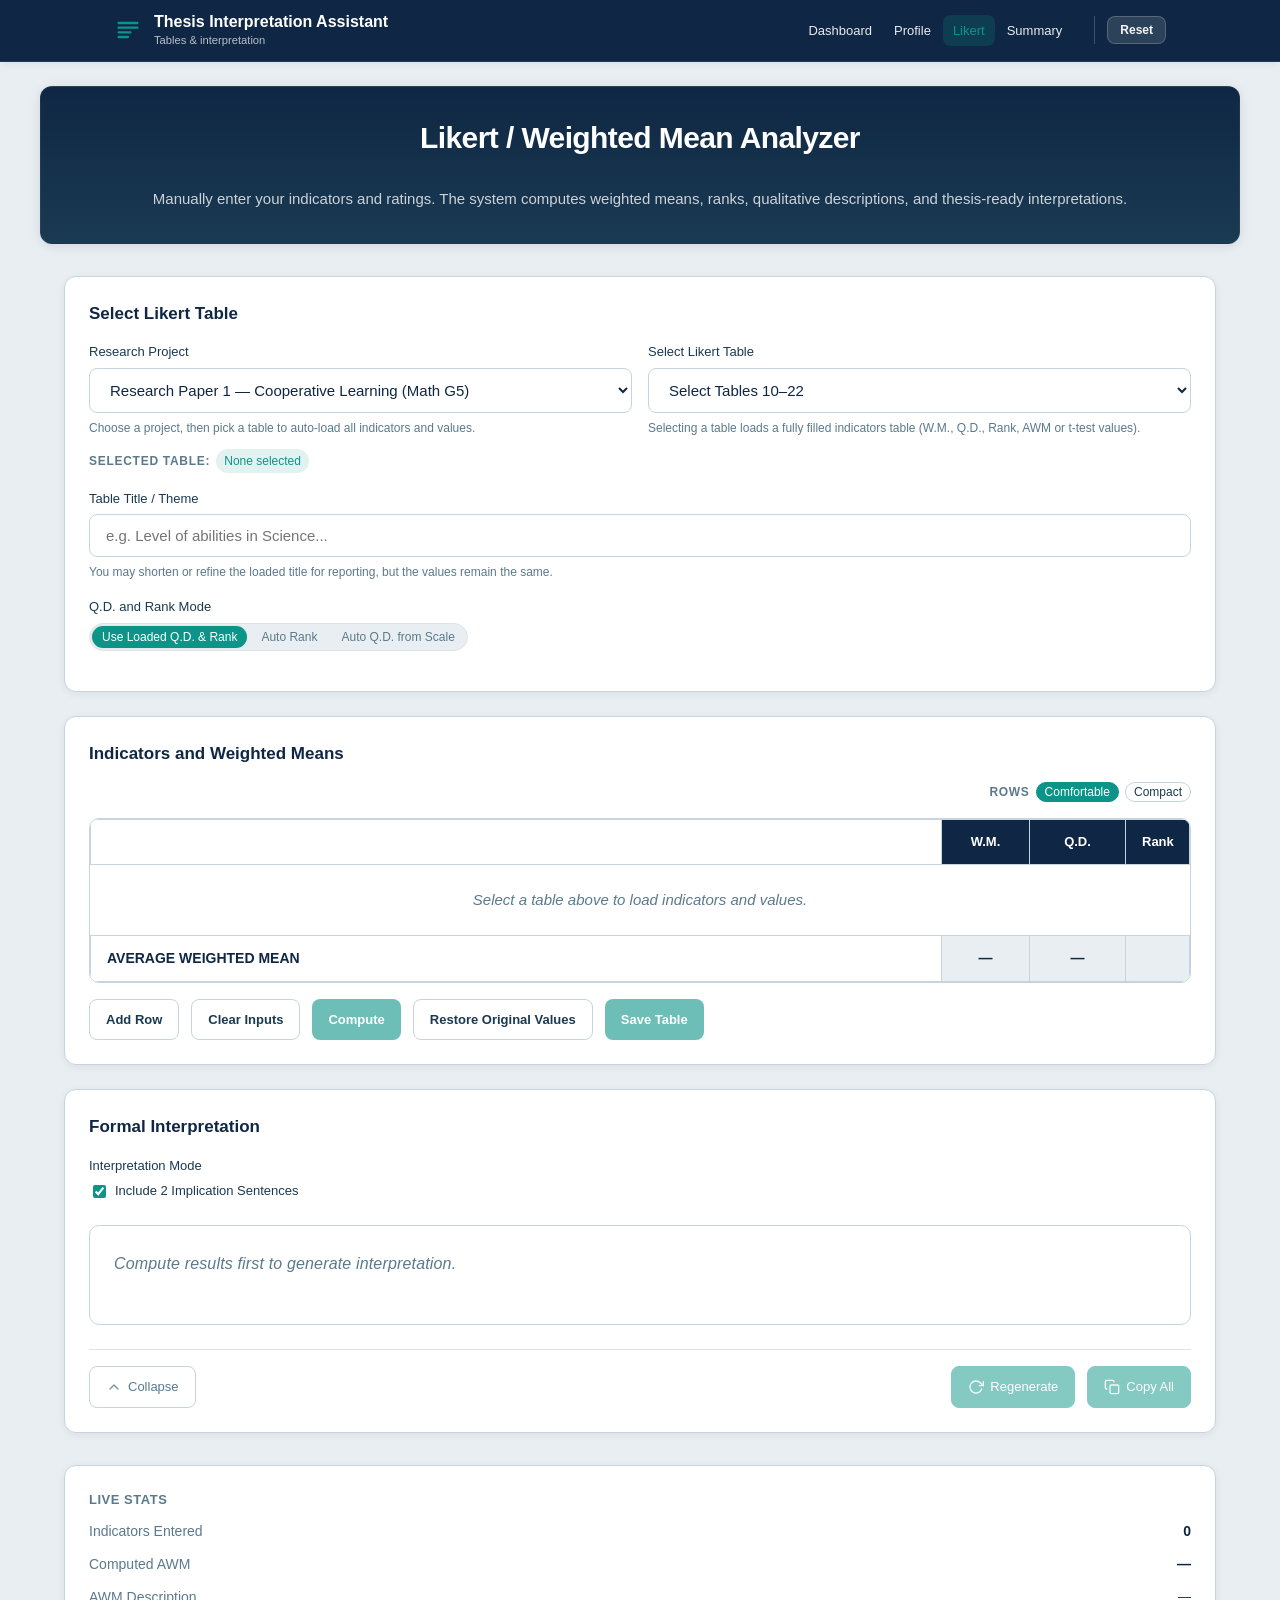
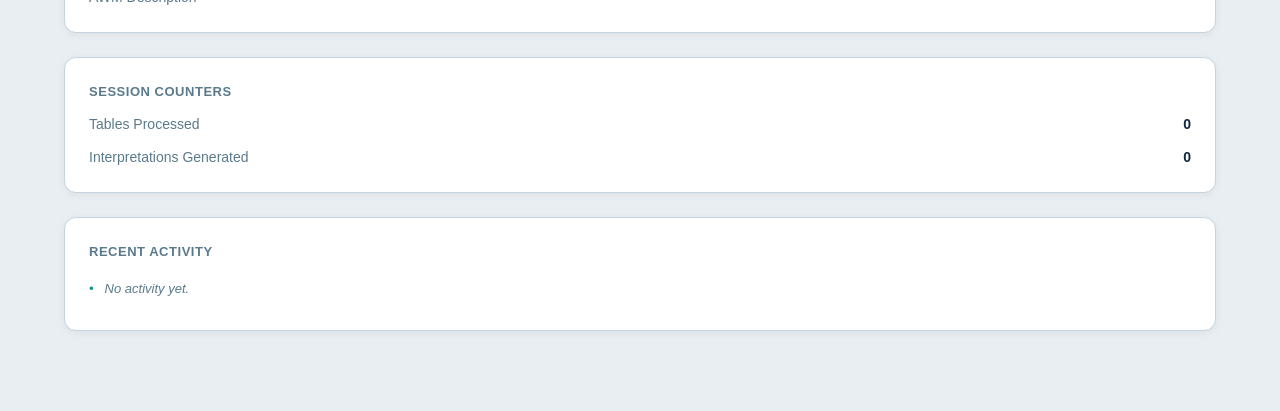
==== likert-analyzer.html @ 5812c923 "done" ====
<!DOCTYPE html>
<html lang="en">
<head>
  <meta charset="UTF-8">
  <meta name="viewport" content="width=device-width, initial-scale=1.0">
  <title>Thesis Interpretation Assistant — Likert Analyzer</title>
  <link rel="stylesheet" href="css/likert.css">
</head>
<body>
  <!-- Top Bar -->
  <header class="la-top-bar">
    <div class="la-top-bar__inner la-container--wide">
      <a href="index.html" class="la-brand">
        <span class="la-brand__icon" aria-hidden="true">
          <svg width="28" height="28" viewBox="0 0 24 24" fill="none" xmlns="http://www.w3.org/2000/svg">
            <path d="M4 6h16M4 10h16M4 14h10M4 18h8" stroke="currentColor" stroke-width="2" stroke-linecap="round"/>
          </svg>
        </span>
        <div class="la-brand__text">
          <span class="la-brand__name">Thesis Interpretation Assistant</span>
          <span class="la-brand__tagline">Tables & interpretation</span>
        </div>
      </a>
      <div class="la-top-bar__right">
        <nav class="la-top-bar__nav" aria-label="Main navigation">
          <a href="index.html" class="la-top-bar__link">Dashboard</a>
          <a href="profile-analyzer.html" class="la-top-bar__link">Profile</a>
          <a href="likert-analyzer.html" class="la-top-bar__link is-active">Likert</a>
          <a href="summary-generator.html" class="la-top-bar__link">Summary</a>
        </nav>
        <div class="la-top-bar__actions">
          <button type="button" class="la-btn la-btn--reset la-btn--sm" id="la-btn-reset" aria-label="Reset session data">Reset</button>
        </div>
      </div>
      <button type="button" class="la-hamburger" id="la-hamburger" aria-label="Toggle menu" aria-expanded="false">
        <span class="la-hamburger__line"></span>
        <span class="la-hamburger__line"></span>
        <span class="la-hamburger__line"></span>
      </button>
    </div>
    <div class="la-nav-dropdown" id="la-nav-dropdown" aria-hidden="true">
      <a href="index.html" class="la-nav-dropdown__link">Dashboard</a>
      <a href="profile-analyzer.html" class="la-nav-dropdown__link">Profile</a>
      <a href="likert-analyzer.html" class="la-nav-dropdown__link">Likert</a>
      <a href="summary-generator.html" class="la-nav-dropdown__link">Summary</a>
      <button type="button" class="la-btn la-btn--reset la-nav-dropdown__reset" id="la-btn-reset-mobile">Reset</button>
    </div>
  </header>

  <main class="la-main">
    <!-- Page Header -->
    <section class="la-hero la-page-header" aria-labelledby="la-page-title">
      <div class="la-content__inner la-page-header__inner">
        <h1 id="la-page-title" class="la-page-header__title">Likert / Weighted Mean Analyzer</h1>
        <p class="la-page-header__subtitle">Manually enter your indicators and ratings. The system computes weighted means, ranks, qualitative descriptions, and thesis-ready interpretations.</p>
      </div>
    </section>

    <!-- Main Content: 2-column layout -->
    <section class="la-content">
      <div class="la-content__inner">
        <!-- Left Column: Main -->
        <div class="la-main-col">
          <!-- Input Card -->
          <div class="la-card" id="la-input-card">
            <h2 class="la-card__title">Select Likert Table</h2>
            <div class="la-card__body">
              <!-- A) Project + table selectors in one row -->
              <div class="la-top-controls">
                <div class="la-top-controls__row">
                  <div class="la-form-group la-form-group--inline">
                    <label class="la-label" for="la-project-select">Research Project</label>
                    <select id="la-project-select" class="la-select">
                      <option value="rp1" selected>Research Paper 1 — Cooperative Learning (Math G5)</option>
                      <option value="rp2">Research Paper 2 — Science 3 (School Heads vs Teachers)</option>
                    </select>
                    <p class="la-field-hint">Choose a project, then pick a table to auto-load all indicators and values.</p>
                  </div>
                  <div class="la-form-group la-form-group--inline">
                    <label class="la-label" for="la-table-select">Select Likert Table</label>
                    <select id="la-table-select" class="la-select">
                      <option value="" selected disabled>Select Tables 10–22</option>
                      <option value="t10">Table 10 — Curiosity</option>
                      <option value="t11">Table 11 — Creativity</option>
                      <option value="t12">Table 12 — Communication</option>
                      <option value="t13">Table 13 — Collaboration</option>
                      <option value="t14">Table 14 — Executive Summary (Abilities)</option>
                      <option value="t15">Table 15 — Constraints: Comprehension of Concepts</option>
                      <option value="t16">Table 16 — Constraints: Readiness for Inquiry-Based Tasks</option>
                      <option value="t17">Table 17 — Constraints: Availability of Resources</option>
                      <option value="t18">Table 18 — Constraints: Support from Learning Environment</option>
                      <option value="t19">Table 19 — Executive Summary (Constraints)</option>
                      <option value="t20">Table 20 — Challenges in Science 3 Instruction</option>
                      <option value="t21">Table 21 — T-test: Constraints perceptions</option>
                      <option value="t22">Table 22 — T-test: Challenges perceptions</option>
                    </select>
                    <p class="la-field-hint">Selecting a table loads a fully filled indicators table (W.M., Q.D., Rank, AWM or t-test values).</p>
                  </div>
                </div>
                <div class="la-top-controls__summary" aria-live="polite">
                  <span class="la-top-controls__summary-label">Selected table:</span>
                  <span class="la-top-controls__summary-pill" id="la-selected-table-pill">None selected</span>
                </div>
              </div>

              <!-- B) Table title (auto-filled but editable) -->
              <div class="la-form-group">
                <label class="la-label" for="la-table-title">Table Title / Theme</label>
                <input type="text" id="la-table-title" class="la-input" placeholder="e.g. Level of abilities in Science..." aria-describedby="la-table-title-error">
                <p class="la-field-hint">You may shorten or refine the loaded title for reporting, but the values remain the same.</p>
                <p id="la-table-title-error" class="la-field-error" role="alert" aria-live="polite"></p>
              </div>

              <!-- C) Q.D. / Rank mode segmented control -->
              <div class="la-form-group">
                <span class="la-label">Q.D. and Rank Mode</span>
                <div class="la-qd-toggle" id="la-qd-toggle" role="radiogroup" aria-label="Q.D. and rank mode">
                  <button type="button" class="la-qd-toggle__btn is-active" data-qd-mode="loaded" aria-pressed="true">
                    Use Loaded Q.D. &amp; Rank
                  </button>
                  <button type="button" class="la-qd-toggle__btn" data-qd-mode="auto-rank" aria-pressed="false">
                    Auto Rank
                  </button>
                  <button type="button" class="la-qd-toggle__btn" data-qd-mode="auto-qd" aria-pressed="false">
                    Auto Q.D. from Scale
                  </button>
                </div>
                <!-- Legacy checkboxes kept for logic; visually hidden -->
                <div class="la-qd-modes la-qd-modes--legacy" aria-hidden="true">
                  <label class="la-qd-mode">
                    <input type="checkbox" id="la-use-loaded-qd-rank" checked>
                    <span>Use Loaded Q.D. and Rank</span>
                  </label>
                  <label class="la-qd-mode">
                    <input type="checkbox" id="la-auto-rank">
                    <span>Auto-recompute Rank from W.M.</span>
                  </label>
                  <label class="la-qd-mode">
                    <input type="checkbox" id="la-qd-mode-auto">
                    <span>Auto Compute Q.D. from Scale</span>
                  </label>
                </div>
              </div>

              <!-- D) Likert scale setup (used when Auto Q.D. is enabled) -->
              <div class="la-form-group la-scale-section la-scale-section--hidden" id="la-scale-section">
                <div class="la-scale-header">
                  <button type="button" class="la-scale-toggle" id="la-scale-toggle" aria-expanded="false">
                    <span class="la-scale-toggle__label">Scale Mapping (5-point)</span>
                    <span class="la-scale-toggle__chevron" aria-hidden="true"></span>
                  </button>
                  <div class="la-scale-header__actions">
                    <button type="button" class="la-btn la-btn--ghost la-btn--sm" id="la-save-scale">Save Scale</button>
                    <button type="button" class="la-btn la-btn--ghost la-btn--sm" id="la-reset-scale">Reset Scale</button>
                  </div>
                </div>
                <div class="la-scale-body" id="la-scale-body">
                  <p class="la-field-hint">Define ranges and labels to map weighted means to qualitative descriptions when Auto Q.D. is selected.</p>
                  <div class="la-scale-table-wrap" id="la-scale-grid">
                    <table class="la-scale-table" role="grid" aria-label="Scale mapping configuration">
                      <thead>
                        <tr>
                          <th class="la-scale-table__th la-scale-table__th--scale">Scale</th>
                          <th class="la-scale-table__th la-scale-table__th--range">Range From</th>
                          <th class="la-scale-table__th la-scale-table__th--range">Range To</th>
                          <th class="la-scale-table__th la-scale-table__th--label">Qualitative Description</th>
                        </tr>
                      </thead>
                      <tbody>
                        <tr class="la-scale-row" data-scale-value="5">
                          <td class="la-scale-table__td la-scale-table__td--scale">5</td>
                          <td class="la-scale-table__td la-scale-table__td--range">
                            <input type="number" class="la-input la-scale-input la-scale-input--num" id="la-scale-5-min" step="0.01" min="0" max="5" placeholder="4.21" aria-label="Range from for 5">
                          </td>
                          <td class="la-scale-table__td la-scale-table__td--range">
                            <input type="number" class="la-input la-scale-input la-scale-input--num" id="la-scale-5-max" step="0.01" min="0" max="5" placeholder="5.00" aria-label="Range to for 5">
                          </td>
                          <td class="la-scale-table__td la-scale-table__td--label">
                            <input type="text" class="la-input la-scale-input la-scale-input--label" id="la-scale-5-label" placeholder="Fully Manifested" aria-label="Label for 5">
                          </td>
                        </tr>
                        <tr class="la-scale-row" data-scale-value="4">
                          <td class="la-scale-table__td la-scale-table__td--scale">4</td>
                          <td class="la-scale-table__td la-scale-table__td--range">
                            <input type="number" class="la-input la-scale-input la-scale-input--num" id="la-scale-4-min" step="0.01" min="0" max="5" placeholder="3.41" aria-label="Range from for 4">
                          </td>
                          <td class="la-scale-table__td la-scale-table__td--range">
                            <input type="number" class="la-input la-scale-input la-scale-input--num" id="la-scale-4-max" step="0.01" min="0" max="5" placeholder="4.20" aria-label="Range to for 4">
                          </td>
                          <td class="la-scale-table__td la-scale-table__td--label">
                            <input type="text" class="la-input la-scale-input la-scale-input--label" id="la-scale-4-label" placeholder="Manifested" aria-label="Label for 4">
                          </td>
                        </tr>
                        <tr class="la-scale-row" data-scale-value="3">
                          <td class="la-scale-table__td la-scale-table__td--scale">3</td>
                          <td class="la-scale-table__td la-scale-table__td--range">
                            <input type="number" class="la-input la-scale-input la-scale-input--num" id="la-scale-3-min" step="0.01" min="0" max="5" placeholder="2.61" aria-label="Range from for 3">
                          </td>
                          <td class="la-scale-table__td la-scale-table__td--range">
                            <input type="number" class="la-input la-scale-input la-scale-input--num" id="la-scale-3-max" step="0.01" min="0" max="5" placeholder="3.40" aria-label="Range to for 3">
                          </td>
                          <td class="la-scale-table__td la-scale-table__td--label">
                            <input type="text" class="la-input la-scale-input la-scale-input--label" id="la-scale-3-label" placeholder="Moderately Manifested" aria-label="Label for 3">
                          </td>
                        </tr>
                        <tr class="la-scale-row" data-scale-value="2">
                          <td class="la-scale-table__td la-scale-table__td--scale">2</td>
                          <td class="la-scale-table__td la-scale-table__td--range">
                            <input type="number" class="la-input la-scale-input la-scale-input--num" id="la-scale-2-min" step="0.01" min="0" max="5" placeholder="1.81" aria-label="Range from for 2">
                          </td>
                          <td class="la-scale-table__td la-scale-table__td--range">
                            <input type="number" class="la-input la-scale-input la-scale-input--num" id="la-scale-2-max" step="0.01" min="0" max="5" placeholder="2.60" aria-label="Range to for 2">
                          </td>
                          <td class="la-scale-table__td la-scale-table__td--label">
                            <input type="text" class="la-input la-scale-input la-scale-input--label" id="la-scale-2-label" placeholder="Slightly Manifested" aria-label="Label for 2">
                          </td>
                        </tr>
                        <tr class="la-scale-row" data-scale-value="1">
                          <td class="la-scale-table__td la-scale-table__td--scale">1</td>
                          <td class="la-scale-table__td la-scale-table__td--range">
                            <input type="number" class="la-input la-scale-input la-scale-input--num" id="la-scale-1-min" step="0.01" min="0" max="5" placeholder="1.00" aria-label="Range from for 1">
                          </td>
                          <td class="la-scale-table__td la-scale-table__td--range">
                            <input type="number" class="la-input la-scale-input la-scale-input--num" id="la-scale-1-max" step="0.01" min="0" max="5" placeholder="1.80" aria-label="Range to for 1">
                          </td>
                          <td class="la-scale-table__td la-scale-table__td--label">
                            <input type="text" class="la-input la-scale-input la-scale-input--label" id="la-scale-1-label" placeholder="Not Manifested" aria-label="Label for 1">
                          </td>
                        </tr>
                      </tbody>
                    </table>
                  </div>
                  <p id="la-scale-error" class="la-field-error" role="alert" aria-live="polite"></p>
                </div>
              </div>
            </div>
          </div>

          <!-- Output Card -->
          <div class="la-card" id="la-output-card">
            <h2 class="la-card__title">Indicators and Weighted Means</h2>
            <div class="la-card__body">
              <div class="la-table-toolbar">
                <div class="la-table-density" aria-label="Row density">
                  <span class="la-table-density__label">Rows</span>
                  <button type="button" class="la-chip la-chip--active" data-row-density="comfortable">Comfortable</button>
                  <button type="button" class="la-chip" data-row-density="compact">Compact</button>
                </div>
              </div>
              <div class="la-table-wrap la-output-table la-thesis-table" id="la-table-wrap">
                <table class="la-table la-thesis-table__grid" id="la-output-table" role="grid">
                  <caption class="la-thesis-table__caption visually-hidden">Indicators with weighted means, qualitative descriptions, and ranks</caption>
                  <thead id="la-output-thead">
                    <tr>
                      <th class="la-thesis-table__th la-thesis-table__th--particulars">Particulars</th>
                      <th class="la-thesis-table__th la-thesis-table__th--num">W.M.</th>
                      <th class="la-thesis-table__th la-thesis-table__th--qd">Q.D.</th>
                      <th class="la-thesis-table__th la-thesis-table__th--rank">Rank</th>
                    </tr>
                  </thead>
                  <tbody id="la-output-tbody">
                    <tr><td colspan="4" class="la-output-empty">Select a table above to load indicators and values.</td></tr>
                  </tbody>
                  <tfoot id="la-output-tfoot">
                    <tr class="la-thesis-table__footer-row">
                      <td class="la-thesis-table__footer-label"><strong>AVERAGE WEIGHTED MEAN</strong></td>
                      <td class="la-thesis-table__footer-value"><strong id="la-awm-value">—</strong></td>
                      <td class="la-thesis-table__footer-value"><strong id="la-awm-desc">—</strong></td>
                      <td class="la-thesis-table__footer-value"></td>
                    </tr>
                  </tfoot>
                </table>
              </div>
              <div class="la-card-actions la-output-actions">
                <button type="button" class="la-btn la-btn--ghost" id="la-add-row">Add Row</button>
                <button type="button" class="la-btn la-btn--ghost" id="la-clear-inputs">Clear Inputs</button>
                <button type="button" class="la-btn la-btn--primary" id="la-recompute" disabled>Compute</button>
                <button type="button" class="la-btn la-btn--ghost" id="la-restore-original" disabled>Restore Original Values</button>
                <button type="button" class="la-btn la-btn--primary" id="la-save-table" disabled>Save Table</button>
              </div>
            </div>
          </div>

          <!-- Interpretation Card -->
          <div class="la-card" id="la-interpretation-card">
            <h2 class="la-card__title">Formal Interpretation</h2>
            <div class="la-card__body">
              <div class="la-form-group">
                <span class="la-label">Interpretation Mode</span>
                <div class="la-qd-modes">
                  <label class="la-qd-mode">
                    <input type="checkbox" id="la-include-implications" checked>
                    <span>Include 2 Implication Sentences</span>
                  </label>
                </div>
              </div>
              <div class="la-interp-tabs" id="la-interp-tabs" hidden>
                <div class="la-qd-toggle" role="tablist" aria-label="Interpretation view">
                  <button type="button" class="la-qd-toggle__btn is-active" data-interp-tab="sh" role="tab" aria-selected="true">School Heads</button>
                  <button type="button" class="la-qd-toggle__btn" data-interp-tab="teachers" role="tab" aria-selected="false">Teachers</button>
                </div>
              </div>
              <div class="la-interpretation-section">
                <div class="la-interpretation-block" id="la-interpretation-block" role="status" aria-live="polite"></div>
                <div class="la-interpretation-toolbar">
                  <button type="button" class="la-interpretation-toggle" id="la-interpretation-toggle" aria-expanded="true">
                    <svg width="16" height="16" viewBox="0 0 24 24" fill="none" stroke="currentColor" stroke-width="2" stroke-linecap="round" stroke-linejoin="round"><polyline points="18 15 12 9 6 15"/></svg>
                    <span>Collapse</span>
                  </button>
                  <div class="la-interpretation-actions">
                    <button type="button" class="la-btn la-btn--primary" id="la-regenerate-interpretation" disabled title="Generate a new interpretation">
                      <svg width="16" height="16" viewBox="0 0 24 24" fill="none" stroke="currentColor" stroke-width="2" stroke-linecap="round" stroke-linejoin="round"><polyline points="23 4 23 10 17 10"/><path d="M20.49 15a9 9 0 1 1-2.12-9.36L23 10"/></svg>
                      <span>Regenerate</span>
                    </button>
                    <button type="button" class="la-btn la-btn--primary" id="la-copy-interpretation" disabled title="Copy interpretation">
                      <svg width="16" height="16" viewBox="0 0 24 24" fill="none" stroke="currentColor" stroke-width="2"><rect x="9" y="9" width="13" height="13" rx="2"/><path d="M5 15H4a2 2 0 0 1-2-2V4a2 2 0 0 1 2-2h9a2 2 0 0 1 2 2v1"/></svg>
                      <span>Copy All</span>
                    </button>
                  </div>
                </div>
              </div>
            </div>
          </div>
        </div>

        <!-- Right Column: Sidebar -->
        <aside class="la-sidebar">
          <!-- Live Stats -->
          <div class="la-panel">
            <h3 class="la-panel__title">Live Stats</h3>
            <div class="la-live-stats">
              <div class="la-live-stats__row">
                <span class="la-live-stats__label">Indicators Entered</span>
                <span class="la-live-stats__value" id="la-live-indicators">0</span>
              </div>
              <div class="la-live-stats__row">
                <span class="la-live-stats__label">Computed AWM</span>
                <span class="la-live-stats__value" id="la-live-awm">—</span>
              </div>
              <div class="la-live-stats__row">
                <span class="la-live-stats__label">AWM Description</span>
                <span class="la-live-stats__value la-live-stats__value--desc" id="la-live-awm-desc">—</span>
              </div>
            </div>
          </div>
          <!-- Session Counters -->
          <div class="la-panel">
            <h3 class="la-panel__title">Session Counters</h3>
            <div class="la-session-stats">
              <div class="la-session-stats__row">
                <span class="la-session-stats__label">Tables Processed</span>
                <span class="la-session-stats__value" id="la-session-tables">0</span>
              </div>
              <div class="la-session-stats__row">
                <span class="la-session-stats__label">Interpretations Generated</span>
                <span class="la-session-stats__value" id="la-session-interpretations">0</span>
              </div>
            </div>
          </div>
          <!-- Recent Activity -->
          <div class="la-panel">
            <h3 class="la-panel__title">Recent Activity</h3>
            <ul class="la-panel__list la-activity-list" id="la-activity-list">
              <li class="la-activity-empty">No activity yet.</li>
            </ul>
          </div>
        </aside>
      </div>
    </section>
  </main>

  <!-- Reset Session Modal -->
  <div class="la-modal" id="la-reset-modal" role="dialog" aria-labelledby="la-reset-modal-title" aria-modal="true" hidden>
    <div class="la-modal__backdrop" id="la-reset-backdrop"></div>
    <div class="la-modal__panel">
      <h2 id="la-reset-modal-title" class="la-modal__title">Reset session?</h2>
      <p class="la-modal__text">Clear all Likert data, session counters, and recent activity. Cannot be undone.</p>
      <div class="la-modal__actions">
        <button type="button" class="la-btn la-btn--secondary" id="la-reset-cancel">Cancel</button>
        <button type="button" class="la-btn la-btn--danger" id="la-reset-confirm">Reset Session</button>
      </div>
    </div>
  </div>

  <!-- Clear Inputs Modal -->
  <div class="la-modal" id="la-clear-modal" role="dialog" aria-labelledby="la-clear-modal-title" aria-modal="true" hidden>
    <div class="la-modal__backdrop" id="la-clear-backdrop"></div>
    <div class="la-modal__panel">
      <h2 id="la-clear-modal-title" class="la-modal__title">Clear inputs?</h2>
      <p class="la-modal__text">Remove all indicator rows and reset the table. This cannot be undone.</p>
      <div class="la-modal__actions">
        <button type="button" class="la-btn la-btn--secondary" id="la-clear-cancel">Cancel</button>
        <button type="button" class="la-btn la-btn--danger" id="la-clear-confirm">Clear Inputs</button>
      </div>
    </div>
  </div>

  <!-- Toast container -->
  <div class="la-toast-container" id="la-toast-container" aria-live="polite"></div>

  <script src="js/interpretation-utils.js"></script>
  <script src="js/text-generator.js"></script>
  <script src="js/likert.js"></script>
</body>
</html>
---- css/likert.css ----
/* ============================================
   Thesis Interpretation Assistant — Likert Analyzer
   Deep Ocean theme (matches Dashboard 1:1)
   ============================================ */

:root {
  --ocean-deep: #0a1628;
  --ocean-navy: #0f2744;
  --ocean-mid: #1a3a52;
  --teal: #0d9488;
  --teal-hover: #0f766e;
  --teal-light: rgba(13, 148, 136, 0.12);
  --bg: #e8eef2;
  --bg-elevated: #ffffff;
  --border: #c5d4de;
  --border-subtle: #dce4e9;
  --text: #0f2744;
  --text-secondary: #1a3a52;
  --text-muted: #5a7a8c;
  --accent: var(--teal);
  --accent-hover: var(--teal-hover);
  --accent-bg: var(--teal-light);
  --radius-sm: 8px;
  --radius-md: 10px;
  --radius-lg: 12px;
  --shadow: 0 2px 8px rgba(10, 22, 40, 0.06);
  --shadow-hover: 0 4px 16px rgba(10, 22, 40, 0.1);
  --space-xs: 6px;
  --space-sm: 12px;
  --space-md: 16px;
  --space-lg: 24px;
  --space-xl: 32px;
  --space-2xl: 48px;
  --font-sans: -apple-system, BlinkMacSystemFont, "Segoe UI", Roboto, "Helvetica Neue", Arial, sans-serif;
  --transition: 0.2s ease;
}

.visually-hidden {
  position: absolute;
  width: 1px;
  height: 1px;
  padding: 0;
  margin: -1px;
  overflow: hidden;
  clip: rect(0, 0, 0, 0);
  white-space: nowrap;
  border: 0;
}

*, *::before, *::after { box-sizing: border-box; }
html { scroll-behavior: smooth; }
body {
  margin: 0;
  font-family: var(--font-sans);
  font-size: 15px;
  line-height: 1.5;
  color: var(--text);
  background: var(--bg);
  min-height: 100vh;
  -webkit-font-smoothing: antialiased;
}

.la-container {
  max-width: 1000px;
  margin: 0 auto;
  padding: 0 var(--space-lg);
}
.la-container--wide {
  max-width: 1100px;
}

/* ========== Top Bar ========== */
.la-top-bar {
  position: sticky;
  top: 0;
  z-index: 100;
  background: var(--ocean-navy);
  border-bottom: 1px solid rgba(255, 255, 255, 0.08);
  box-shadow: var(--shadow);
}
.la-top-bar__inner {
  display: flex;
  align-items: center;
  justify-content: space-between;
  gap: var(--space-lg);
  padding: var(--space-sm) var(--space-lg);
  max-width: 1100px;
  margin: 0 auto;
}
.la-top-bar__right {
  display: flex;
  align-items: center;
  gap: var(--space-md);
  flex-shrink: 0;
}
.la-brand {
  display: inline-flex;
  align-items: center;
  gap: var(--space-sm);
  color: var(--bg-elevated);
  text-decoration: none;
  transition: opacity var(--transition);
}
.la-brand:hover { opacity: 0.9; }
.la-brand__icon {
  display: flex;
  color: var(--teal);
  flex-shrink: 0;
}
.la-brand__text { display: flex; flex-direction: column; gap: 1px; }
.la-brand__name {
  font-weight: 600;
  font-size: 1rem;
  line-height: 1.2;
  color: var(--bg-elevated);
}
.la-brand__tagline {
  font-size: 0.7rem;
  color: rgba(255, 255, 255, 0.7);
  font-weight: 400;
}
.la-top-bar__nav {
  display: flex;
  align-items: center;
  gap: 2px;
}
.la-top-bar__link {
  color: rgba(255, 255, 255, 0.9);
  text-decoration: none;
  font-size: 0.8125rem;
  font-weight: 500;
  padding: 6px 10px;
  border-radius: var(--radius-sm);
  transition: color var(--transition), background var(--transition);
  white-space: nowrap;
}
.la-top-bar__link:hover {
  color: var(--bg-elevated);
  background: rgba(255, 255, 255, 0.1);
}
.la-top-bar__link.is-active {
  color: var(--teal);
  background: rgba(13, 148, 136, 0.2);
}

.la-btn {
  display: inline-flex;
  align-items: center;
  justify-content: center;
  padding: var(--space-sm) var(--space-md);
  font-family: var(--font-sans);
  font-size: 0.8125rem;
  font-weight: 600;
  border-radius: var(--radius-sm);
  border: none;
  cursor: pointer;
  text-decoration: none;
  transition: background var(--transition), color var(--transition), transform var(--transition);
}
.la-btn--sm { padding: 6px 12px; font-size: 0.75rem; }
.la-top-bar__actions {
  display: flex;
  align-items: center;
  gap: 8px;
  padding-left: var(--space-sm);
  margin-left: var(--space-xs);
  border-left: 1px solid rgba(255, 255, 255, 0.2);
}
.la-btn--reset {
  background: rgba(255, 255, 255, 0.12);
  color: rgba(255, 255, 255, 0.95);
  border: 1px solid rgba(255, 255, 255, 0.2);
}
.la-btn--reset:hover {
  background: rgba(255, 255, 255, 0.2);
  color: var(--bg-elevated);
}
.la-btn--primary {
  background: var(--accent);
  color: #fff;
}
.la-btn--primary:hover {
  background: var(--accent-hover);
  transform: translateY(-1px);
}
.la-btn--primary:disabled {
  opacity: 0.6;
  cursor: not-allowed;
  transform: none;
}
.la-btn--secondary {
  background: transparent;
  color: var(--accent);
  border: 1px solid var(--accent);
}
.la-btn--secondary:hover {
  background: var(--accent-bg);
  transform: translateY(-1px);
}
.la-btn--secondary:disabled {
  opacity: 0.6;
  cursor: not-allowed;
  transform: none;
}
.la-btn--ghost {
  background: transparent;
  color: var(--text-secondary);
  border: 1px solid var(--border);
}
.la-btn--ghost:hover {
  background: var(--border-subtle);
}
.la-btn--danger {
  background: #dc2626;
  color: #fff;
}
.la-btn--danger:hover {
  background: #b91c1c;
  transform: translateY(-1px);
}

.la-hamburger {
  display: none;
  flex-direction: column;
  justify-content: center;
  gap: 5px;
  width: 40px;
  height: 40px;
  padding: 0;
  border: none;
  background: transparent;
  color: var(--bg-elevated);
  cursor: pointer;
  border-radius: var(--radius-sm);
  transition: background var(--transition);
}
.la-hamburger:hover { background: rgba(255, 255, 255, 0.1); }
.la-hamburger__line {
  display: block;
  width: 20px;
  height: 2px;
  background: currentColor;
  border-radius: 1px;
  margin: 0 auto;
  transition: transform 0.25s, opacity 0.25s;
}
.la-hamburger[aria-expanded="true"] .la-hamburger__line:nth-child(1) {
  transform: translateY(7px) rotate(45deg);
}
.la-hamburger[aria-expanded="true"] .la-hamburger__line:nth-child(2) { opacity: 0; }
.la-hamburger[aria-expanded="true"] .la-hamburger__line:nth-child(3) {
  transform: translateY(-7px) rotate(-45deg);
}

.la-nav-dropdown {
  display: none;
  background: var(--ocean-mid);
  padding: var(--space-md) var(--space-lg);
  border-top: 1px solid rgba(255, 255, 255, 0.1);
  flex-direction: column;
  gap: var(--space-xs);
}
.la-nav-dropdown.is-open { display: flex; }
.la-nav-dropdown__link {
  color: rgba(255, 255, 255, 0.9);
  text-decoration: none;
  font-size: 0.875rem;
  padding: var(--space-sm);
  border-radius: var(--radius-sm);
  transition: background var(--transition), color var(--transition);
}
.la-nav-dropdown__link:hover {
  color: var(--bg-elevated);
  background: rgba(255, 255, 255, 0.1);
}
.la-nav-dropdown__save {
  width: 100%;
  margin-top: var(--space-sm);
}
.la-nav-dropdown__reset {
  width: 100%;
  margin-top: var(--space-sm);
  background: rgba(255, 255, 255, 0.15);
  color: var(--bg-elevated);
  border-color: rgba(255, 255, 255, 0.25);
}

@media (max-width: 1024px) {
  .la-top-bar__right { display: none; }
  .la-hamburger { display: flex; }
}
@media (max-width: 600px) {
  .la-brand__tagline { display: none; }
  .la-brand__name { font-size: 0.9rem; }
}

/* ========== Main & Page Header ========== */
.la-main { padding-bottom: var(--space-2xl); }
.la-hero { padding: var(--space-xl) 0; }
.la-page-header {
  background: linear-gradient(180deg, var(--ocean-navy) 0%, var(--ocean-mid) 100%);
  border: 1px solid rgba(255, 255, 255, 0.06);
  border-radius: var(--radius-lg);
  box-shadow: 0 2px 12px rgba(10, 22, 40, 0.1);
  margin-top: var(--space-lg);
  margin-left: auto;
  margin-right: auto;
  margin-bottom: 0;
  max-width: 1200px;
  padding: var(--space-xl) 0;
  box-sizing: border-box;
}
.la-page-header__inner {
  display: flex;
  flex-direction: column;
  align-items: center;
  justify-content: center;
  text-align: center;
  gap: var(--space-sm);
}
.la-page-header__title {
  margin: 0;
  font-size: clamp(1.5rem, 4vw, 1.875rem);
  font-weight: 700;
  line-height: 1.25;
  color: var(--bg-elevated);
  letter-spacing: -0.02em;
}
.la-page-header__subtitle {
  margin: 0;
  font-size: 0.9375rem;
  font-weight: 400;
  color: rgba(255, 255, 255, 0.78);
  line-height: 1.5;
}

/* ========== Content: all sections stacked in rows ========== */
.la-content { padding: var(--space-xl) 0; }
.la-content__inner {
  display: flex;
  flex-direction: column;
  gap: var(--space-xl);
  max-width: 1200px;
  margin: 0 auto;
  padding: 0 var(--space-lg);
}
.la-main-col {
  display: flex;
  flex-direction: column;
  gap: var(--space-lg);
  min-width: 0;
}
.la-sidebar {
  display: flex;
  flex-direction: column;
  gap: var(--space-lg);
}

/* ========== Cards (glass style) ========== */
.la-card {
  background: var(--bg-elevated);
  border: 1px solid var(--border);
  border-radius: var(--radius-lg);
  padding: var(--space-lg);
  box-shadow: var(--shadow);
  transition: box-shadow var(--transition), transform var(--transition), border-color var(--transition);
}
.la-card:hover {
  box-shadow: var(--shadow-hover);
  border-color: var(--border-subtle);
}
.la-card__title {
  margin: 0 0 var(--space-md);
  font-size: 1.0625rem;
  font-weight: 600;
  color: var(--text);
}
.la-card__body { margin: 0; }

/* ========== Form controls ========== */
.la-label {
  display: block;
  font-size: 0.8125rem;
  font-weight: 500;
  color: var(--text-secondary);
  margin-bottom: var(--space-xs);
}
.la-input,
.la-select {
  width: 100%;
  padding: var(--space-sm) var(--space-md);
  font-family: var(--font-sans);
  font-size: 0.9375rem;
  color: var(--text);
  background: var(--bg-elevated);
  border: 1px solid var(--border);
  border-radius: var(--radius-sm);
  transition: border-color var(--transition), box-shadow var(--transition);
}
.la-input:focus,
.la-select:focus {
  outline: none;
  border-color: var(--teal);
  box-shadow: 0 0 0 3px var(--teal-light);
}
.la-input.error,
.la-select.error {
  border-color: #dc2626;
}
.la-input--num { max-width: 70px; text-align: center; }
.la-input--label { min-width: 120px; }
.la-field-error {
  font-size: 0.75rem;
  color: #dc2626;
  margin-top: var(--space-xs);
  margin-bottom: 0;
}
.la-field-hint {
  font-size: 0.75rem;
  color: var(--text-muted);
  margin-top: var(--space-xs);
  margin-bottom: 0;
}
.la-form-group { margin-bottom: var(--space-md); }

/* Top controls (project + table) */
.la-top-controls {
  display: flex;
  flex-direction: column;
  gap: var(--space-sm);
  margin-bottom: var(--space-md);
}
.la-top-controls__row {
  display: flex;
  flex-wrap: wrap;
  gap: var(--space-md);
}
.la-form-group--inline {
  flex: 1 1 260px;
  margin-bottom: 0;
}
.la-top-controls__summary {
  display: flex;
  align-items: center;
  flex-wrap: wrap;
  gap: var(--space-xs);
  font-size: 0.75rem;
  color: var(--text-muted);
}
.la-top-controls__summary-label {
  text-transform: uppercase;
  letter-spacing: 0.06em;
  font-weight: 600;
}
.la-top-controls__summary-pill {
  padding: 3px 8px;
  border-radius: 999px;
  background: var(--accent-bg);
  color: var(--accent);
  font-weight: 500;
}

@media (max-width: 640px) {
  .la-top-controls__row {
    flex-direction: column;
  }
}

/* ========== Q.D. mode toggles ========== */
.la-qd-modes {
  display: flex;
  flex-wrap: wrap;
  gap: var(--space-sm);
}
.la-qd-mode {
  display: inline-flex;
  align-items: center;
  gap: var(--space-xs);
  font-size: 0.8125rem;
  color: var(--text-secondary);
}
.la-qd-mode input[type="radio"],
.la-qd-mode input[type="checkbox"] {
  accent-color: var(--accent);
}

/* Segmented control for Q.D. / Rank */
.la-qd-toggle {
  display: inline-flex;
  flex-wrap: wrap;
  gap: 4px;
  padding: 2px;
  border-radius: 999px;
  background: var(--bg);
  border: 1px solid var(--border-subtle);
}
.la-qd-toggle__btn {
  border: none;
  background: transparent;
  padding: 4px 10px;
  border-radius: 999px;
  font-size: 0.75rem;
  font-weight: 500;
  color: var(--text-muted);
  cursor: pointer;
  transition: background var(--transition), color var(--transition), box-shadow var(--transition);
}
.la-qd-toggle__btn:hover {
  background: rgba(255, 255, 255, 0.7);
  color: var(--text-secondary);
}
.la-qd-toggle__btn.is-active {
  background: var(--accent);
  color: #fff;
  box-shadow: 0 0 0 1px rgba(0, 0, 0, 0.03);
}
.la-qd-modes--legacy {
  position: absolute;
  width: 1px;
  height: 1px;
  padding: 0;
  margin: -1px;
  overflow: hidden;
  clip: rect(0, 0, 0, 0);
  white-space: nowrap;
  border: 0;
}

/* ========== Scale section ========== */
.la-scale-section {
  margin-top: var(--space-lg);
  border-top: 1px solid var(--border-subtle);
  padding-top: var(--space-md);
}
.la-scale-section--hidden {
  display: none;
}
.la-scale-header {
  display: flex;
  align-items: center;
  justify-content: space-between;
  gap: var(--space-sm);
  margin-bottom: var(--space-xs);
}
.la-scale-toggle {
  display: inline-flex;
  align-items: center;
  gap: 6px;
  padding: 4px 0;
  background: transparent;
  border: none;
  cursor: pointer;
  color: var(--text-secondary);
  font-size: 0.8125rem;
  font-weight: 500;
}
.la-scale-toggle__chevron {
  width: 14px;
  height: 14px;
  border-radius: 999px;
  border: 1px solid var(--border-subtle);
  display: inline-flex;
  align-items: center;
  justify-content: center;
}
.la-scale-toggle__chevron::before {
  content: "";
  border-style: solid;
  border-width: 4px 4px 0 4px;
  border-color: var(--text-muted) transparent transparent transparent;
  transform: translateY(1px);
}
.la-scale-toggle[aria-expanded="true"] .la-scale-toggle__chevron::before {
  transform: rotate(180deg) translateY(-1px);
}
.la-scale-body {
  margin-top: var(--space-xs);
}
.la-scale-header__actions {
  display: inline-flex;
  gap: var(--space-xs);
  flex-wrap: wrap;
}
.la-scale-table-wrap {
  margin-top: var(--space-sm);
  overflow-x: auto;
  border: 1px solid var(--border);
  border-radius: var(--radius-md);
  background: var(--bg-elevated);
}
.la-scale-table {
  width: 100%;
  border-collapse: collapse;
  font-size: 0.875rem;
}
.la-scale-table__th {
  padding: var(--space-sm) var(--space-md);
  text-align: left;
  font-weight: 600;
  color: var(--text-secondary);
  border-bottom: 1px solid var(--border);
  background: var(--bg-subtle);
}
.la-scale-table__th--scale {
  text-align: center;
  width: 4rem;
}
.la-scale-table__th--range {
  text-align: center;
  width: 7rem;
}
.la-scale-table__th--label {
  min-width: 12rem;
}
.la-scale-table__td {
  padding: var(--space-sm) var(--space-md);
  vertical-align: middle;
  border-bottom: 1px solid var(--border-subtle);
}
.la-scale-table tbody tr:last-child .la-scale-table__td {
  border-bottom: 0;
}
.la-scale-table__td--scale {
  text-align: center;
  font-weight: 600;
  color: var(--text-secondary);
  font-variant-numeric: tabular-nums;
}
.la-scale-table__td--range {
  text-align: center;
}
.la-scale-table__td--label {
  text-align: left;
}
.la-scale-input {
  width: 100%;
  min-width: 0;
  margin: 0;
  padding: var(--space-xs) var(--space-sm);
  box-sizing: border-box;
}
.la-scale-input--num {
  min-width: 5.5rem;
  max-width: 6rem;
  text-align: center;
}
.la-scale-input--label {
  min-width: 10rem;
}

/* ========== Dynamic table (input rows) ========== */
.la-table-wrap {
  overflow-x: auto;
  margin: var(--space-md) 0;
  border: 1px solid var(--border);
  border-radius: var(--radius-md);
  background: var(--bg-elevated);
  -webkit-overflow-scrolling: touch;
}
.la-table .la-input {
  margin: 0;
  min-width: 50px;
}
.la-table .la-input--indicator { min-width: 140px; }
.la-table .la-input--count { max-width: 60px; text-align: center; }
.la-table .la-row-remove {
  padding: var(--space-xs);
  min-width: 36px;
  color: var(--text-muted);
  background: transparent;
  border: none;
  cursor: pointer;
  border-radius: var(--radius-sm);
  transition: color var(--transition), background var(--transition);
}
.la-table .la-row-remove:hover {
  color: #dc2626;
  background: rgba(220, 38, 38, 0.08);
}

/* Row density toggle above table */
.la-table-toolbar {
  display: flex;
  justify-content: flex-end;
  align-items: center;
  margin-bottom: var(--space-xs);
}
.la-table-density {
  display: inline-flex;
  align-items: center;
  gap: var(--space-xs);
  font-size: 0.75rem;
  color: var(--text-muted);
}
.la-table-density__label {
  text-transform: uppercase;
  letter-spacing: 0.06em;
  font-weight: 600;
}
.la-chip {
  border-radius: 999px;
  border: 1px solid var(--border);
  padding: 2px 8px;
  font-size: 0.75rem;
  background: #fff;
  color: var(--text-secondary);
  cursor: pointer;
  transition: background var(--transition), color var(--transition), border-color var(--transition);
}
.la-chip:hover {
  border-color: var(--accent);
}
.la-chip--active {
  background: var(--accent);
  border-color: var(--accent);
  color: #fff;
}

/* ========== Thesis-style output table ========== */
.la-thesis-table {
  --thesis-border: 1px solid var(--border);
  --thesis-border-strong: 1px solid var(--ocean-mid);
  --thesis-th-bg: var(--ocean-navy);
  --thesis-th-color: #fff;
  --thesis-subhead-bg: var(--ocean-mid);
  --thesis-subhead-color: rgba(255, 255, 255, 0.95);
  --thesis-cell-pad: var(--space-sm) var(--space-md);
  --thesis-cell-pad-comfortable: var(--space-md) var(--space-lg);
  --thesis-wm-width: 5.5rem;
  --thesis-qd-width: 6rem;
  --thesis-rank-width: 4rem;
}

.la-thesis-table .la-table {
  width: 100%;
  border-collapse: collapse;
  font-size: 0.9375rem;
  table-layout: fixed;
  min-width: 520px;
  font-variant-numeric: tabular-nums;
}
.la-thesis-table--two-group .la-table {
  min-width: 720px;
}

.la-thesis-table .la-table caption {
  padding: 0;
}

/* Header row */
.la-thesis-table__th {
  padding: var(--thesis-cell-pad);
  font-weight: 600;
  font-size: 0.8125rem;
  text-align: left;
  border: var(--thesis-border);
  vertical-align: middle;
}
.la-thesis-table__th--particulars {
  min-width: 220px;
  width: auto;
  background: var(--thesis-th-bg);
  color: #fff;
  font-weight: 600;
}
.la-thesis-table__th--num {
  width: var(--thesis-wm-width);
  min-width: var(--thesis-wm-width);
  text-align: center;
  background: var(--thesis-th-bg);
  color: #fff;
}
.la-thesis-table__th--qd {
  width: var(--thesis-qd-width);
  min-width: var(--thesis-qd-width);
  text-align: center;
  background: var(--thesis-th-bg);
  color: #fff;
}
.la-thesis-table__th--rank {
  width: var(--thesis-rank-width);
  min-width: var(--thesis-rank-width);
  text-align: center;
  background: var(--thesis-th-bg);
  color: #fff;
}
.la-thesis-table__th--group {
  text-align: center;
  background: var(--thesis-subhead-bg);
  color: #fff;
  border-left: var(--thesis-border-strong);
}
.la-thesis-table__th--group:first-of-type {
  border-left: none;
}

/* Subhead row (W.M., Q.D., Rank under School Heads / Teachers) */
.la-thesis-table__subhead-row .la-thesis-table__th {
  background: var(--thesis-subhead-bg);
  color: #fff;
  font-size: 0.75rem;
  padding: var(--space-xs) var(--space-sm);
}
.la-thesis-table__th--group + .la-thesis-table__th--group,
.la-thesis-table__subhead-row .la-thesis-table__th:nth-child(n+2) {
  border-left: var(--thesis-border);
}

/* Body cells */
.la-thesis-table__td {
  padding: var(--thesis-cell-pad);
  border: var(--thesis-border);
  vertical-align: middle;
}
.la-thesis-table__td--indicator {
  text-align: left;
  min-width: 220px;
  width: auto;
  white-space: normal;
  word-wrap: break-word;
  line-height: 1.5;
  color: var(--text);
}
.la-thesis-table__td--num {
  text-align: center;
  width: var(--thesis-wm-width);
  min-width: var(--thesis-wm-width);
}
.la-thesis-table__td--qd {
  text-align: center;
  width: var(--thesis-qd-width);
  min-width: var(--thesis-qd-width);
}
.la-thesis-table__td--rank {
  text-align: center;
  width: var(--thesis-rank-width);
  min-width: var(--thesis-rank-width);
  font-variant-numeric: tabular-nums;
}

/* Visual separator between School Heads and Teachers columns */
.la-thesis-table--two-group .la-thesis-table__td:nth-child(4),
.la-thesis-table--two-group .la-thesis-table__th:nth-child(4) {
  border-left: var(--thesis-border-strong);
}

/* Thesis-style inputs */
.la-thesis-input {
  width: 100%;
  max-width: 100%;
  min-width: 0;
  padding: var(--space-xs) var(--space-sm);
  font-family: var(--font-sans);
  font-size: 0.9375rem;
  color: var(--text);
  background: var(--bg-elevated);
  border: 1px solid var(--border);
  border-radius: var(--radius-sm);
  text-align: center;
  font-variant-numeric: tabular-nums;
  box-sizing: border-box;
}
.la-thesis-input:focus {
  outline: none;
  border-color: var(--teal);
  box-shadow: 0 0 0 2px var(--teal-light);
}
.la-thesis-input--wm {
  width: 4.5rem;
  min-width: 4.5rem;
}
.la-thesis-input--qd {
  width: 5rem;
  min-width: 5rem;
  font-size: 0.8125rem;
}

/* Footer row */
.la-thesis-table__footer-row td {
  padding: var(--thesis-cell-pad);
  border: var(--thesis-border);
  background: var(--bg);
  font-size: 0.875rem;
}
.la-thesis-table__footer-label {
  text-align: left;
  font-weight: 600;
  color: var(--text);
}
.la-thesis-table__footer-value {
  text-align: center;
  font-variant-numeric: tabular-nums;
}

/* Row density */
.la-thesis-table__grid.la-table--compact .la-thesis-table__td,
.la-thesis-table__grid.la-table--compact .la-thesis-table__th {
  padding-top: 6px;
  padding-bottom: 6px;
}

.la-thesis-table__grid.la-table--compact .la-thesis-table__td--indicator {
  padding: 6px var(--space-md);
}

/* ========== Output table overrides ========== */
.la-output-table .la-table thead th {
  position: sticky;
  top: 0;
  z-index: 2;
  background: var(--thesis-th-bg) !important;
  color: #fff !important;
}
.la-output-table .la-table thead tr:nth-child(2) th {
  top: 40px;
  background: var(--thesis-subhead-bg) !important;
  color: #fff !important;
}
.la-output-table .la-table th:nth-child(1),
.la-output-table .la-table td:nth-child(1) {
  position: sticky;
  left: 0;
  z-index: 1;
  background: var(--bg-elevated) !important;
  box-shadow: 2px 0 4px rgba(0, 0, 0, 0.04);
}
.la-output-table .la-table tbody tr:nth-child(even) .la-thesis-table__td {
  background: rgba(13, 148, 136, 0.03);
}
.la-output-table .la-table tbody tr:hover .la-thesis-table__td {
  background: var(--teal-light);
}
.la-output-table .la-table tbody tr:hover .la-thesis-table__td--indicator {
  background: var(--teal-light);
}

/* ========== Card actions ========== */
.la-card-actions {
  display: flex;
  flex-wrap: wrap;
  gap: var(--space-sm);
  margin-top: var(--space-md);
}
.la-card-actions .la-btn { flex-shrink: 0; }

.la-output-empty {
  color: var(--text-muted);
  font-style: italic;
  text-align: center;
  padding: var(--space-lg);
  white-space: normal;
}

/* ========== Formal Interpretation section ========== */
.la-interp-tabs { margin-bottom: var(--space-sm); }
.la-interpretation-section {
  margin-top: var(--space-lg);
}
.la-interpretation-block {
  background: var(--bg-elevated);
  border: 1px solid var(--border);
  border-radius: var(--radius-md);
  padding: var(--space-lg);
  font-size: 1rem;
  line-height: 1.75;
  letter-spacing: 0.01em;
  color: var(--text);
  min-height: 100px;
  white-space: pre-wrap;
  word-break: break-word;
  /* Auto-size to fit full content — no scroll */
  overflow: visible;
  transition: max-height var(--transition);
}
.la-interpretation-block.is-collapsed {
  max-height: 180px;
  overflow: hidden;
  position: relative;
}
.la-interpretation-block.is-collapsed::after {
  content: '';
  position: absolute;
  bottom: 0;
  left: 0;
  right: 0;
  height: 48px;
  background: linear-gradient(to top, var(--bg-elevated), transparent);
  pointer-events: none;
}
.la-interpretation-block:empty::before {
  content: "Compute results first to generate interpretation.";
  color: var(--text-muted);
  font-style: italic;
}
.la-interpretation-toolbar {
  display: flex;
  flex-wrap: wrap;
  align-items: center;
  gap: var(--space-sm);
  margin-top: var(--space-lg);
  padding-top: var(--space-md);
  border-top: 1px solid var(--border-subtle);
}
.la-interpretation-toggle {
  display: inline-flex;
  align-items: center;
  gap: var(--space-xs);
  padding: var(--space-sm) var(--space-md);
  font-size: 0.8125rem;
  font-weight: 500;
  color: var(--text-muted);
  background: transparent;
  border: 1px solid var(--border);
  border-radius: var(--radius-sm);
  cursor: pointer;
  transition: color var(--transition), border-color var(--transition), background var(--transition);
}
.la-interpretation-toggle:hover {
  color: var(--text-secondary);
  border-color: var(--border-subtle);
  background: var(--bg);
}
.la-interpretation-toggle svg {
  flex-shrink: 0;
  opacity: 0.8;
}
.la-interpretation-actions {
  display: flex;
  flex-wrap: wrap;
  align-items: center;
  gap: var(--space-sm);
  margin-left: auto;
}
.la-interpretation-actions .la-btn {
  display: inline-flex;
  align-items: center;
  gap: var(--space-xs);
  padding: var(--space-sm) var(--space-md);
  font-size: 0.8125rem;
  font-weight: 500;
  border-radius: var(--radius-sm);
  transition: background var(--transition), border-color var(--transition), color var(--transition);
}
.la-interpretation-actions .la-btn svg {
  flex-shrink: 0;
  width: 16px;
  height: 16px;
  opacity: 0.9;
}
.la-interpretation-actions .la-btn--primary {
  background: var(--accent);
  border: 1px solid var(--accent);
  color: #fff;
}
.la-interpretation-actions .la-btn--primary:hover:not(:disabled) {
  background: var(--accent-hover);
  border-color: var(--accent-hover);
  color: #fff;
}
.la-interpretation-actions .la-btn--secondary {
  background: var(--bg-elevated);
  border: 1px solid var(--border);
  color: var(--text-secondary);
}
.la-interpretation-actions .la-btn--secondary:hover:not(:disabled) {
  background: var(--bg);
  border-color: var(--border-subtle);
  color: var(--text);
}
.la-interpretation-actions .la-btn:disabled {
  opacity: 0.5;
  cursor: not-allowed;
}

@media (max-width: 640px) {
  .la-interpretation-toolbar {
    flex-direction: column;
    align-items: stretch;
  }
  .la-interpretation-actions {
    margin-left: 0;
    justify-content: flex-start;
  }
}

/* Sticky actions on small screens */
@media (max-width: 768px) {
  .la-output-actions {
    position: sticky;
    bottom: 0;
    z-index: 5;
    margin-top: var(--space-md);
    padding-top: var(--space-sm);
    background: linear-gradient(to top, var(--bg-elevated), rgba(248, 250, 252, 0.9));
    border-top: 1px solid var(--border-subtle);
  }
  .la-output-actions .la-btn {
    flex: 1 1 auto;
  }
}

/* ========== Sidebar panels ========== */
.la-panel {
  background: var(--bg-elevated);
  border: 1px solid var(--border);
  border-radius: var(--radius-lg);
  padding: var(--space-lg);
  box-shadow: var(--shadow);
  transition: box-shadow var(--transition), border-color var(--transition);
}
.la-panel:hover {
  box-shadow: var(--shadow-hover);
  border-color: var(--border-subtle);
}
.la-panel__title {
  margin: 0 0 var(--space-sm);
  font-size: 0.8125rem;
  font-weight: 600;
  color: var(--text-muted);
  text-transform: uppercase;
  letter-spacing: 0.04em;
}
.la-panel__list {
  list-style: none;
  margin: 0;
  padding: 0;
  font-size: 0.8125rem;
  color: var(--text-secondary);
  line-height: 1.6;
}
.la-panel__list li {
  padding: var(--space-xs) 0;
  padding-left: 1.2em;
  position: relative;
}
.la-panel__list li::before {
  content: "•";
  position: absolute;
  left: 0;
  color: var(--teal);
}
.la-scale-preview-empty,
.la-activity-empty {
  color: var(--text-muted);
  font-style: italic;
}
.la-live-stats,
.la-session-stats {
  display: flex;
  flex-direction: column;
  gap: var(--space-sm);
}
.la-live-stats__row,
.la-session-stats__row {
  display: flex;
  justify-content: space-between;
  align-items: flex-start;
  font-size: 0.875rem;
  gap: var(--space-sm);
}
.la-live-stats__label,
.la-session-stats__label { color: var(--text-muted); flex-shrink: 0; }
.la-live-stats__value,
.la-session-stats__value {
  font-weight: 600;
  color: var(--text);
  font-variant-numeric: tabular-nums;
  text-align: right;
}
.la-live-stats__value--desc {
  font-weight: 500;
  font-size: 0.8125rem;
  font-variant-numeric: normal;
}
.la-activity-list .la-activity-item {
  padding: var(--space-xs) 0;
  border-bottom: 1px solid var(--border-subtle);
  font-size: 0.8125rem;
}
.la-activity-list .la-activity-item:last-child { border-bottom: none; }
.la-activity-list .la-activity-time {
  font-size: 0.7rem;
  color: var(--text-muted);
  margin-top: 2px;
}

/* ========== Modal ========== */
.la-modal {
  position: fixed;
  inset: 0;
  z-index: 200;
  display: flex;
  align-items: center;
  justify-content: center;
  padding: var(--space-lg);
}
.la-modal[hidden] { display: none; }
.la-modal__backdrop {
  position: absolute;
  inset: 0;
  background: rgba(0, 0, 0, 0.4);
  cursor: pointer;
}
.la-modal__panel {
  position: relative;
  background: var(--bg-elevated);
  border: 1px solid var(--border);
  border-radius: var(--radius-lg);
  padding: var(--space-xl);
  max-width: 380px;
  width: 100%;
  box-shadow: var(--shadow-hover);
  animation: la-modalIn 0.2s ease;
}
@keyframes la-modalIn {
  from { opacity: 0; transform: scale(0.98); }
  to { opacity: 1; transform: scale(1); }
}
.la-modal__title {
  margin: 0 0 var(--space-sm);
  font-size: 1.125rem;
  font-weight: 600;
  color: var(--text);
}
.la-modal__text {
  margin: 0 0 var(--space-lg);
  font-size: 0.875rem;
  color: var(--text-secondary);
  line-height: 1.5;
}
.la-modal__actions {
  display: flex;
  gap: var(--space-sm);
  justify-content: flex-end;
}

/* ========== Toast ========== */
.la-toast-container {
  position: fixed;
  bottom: var(--space-lg);
  left: 50%;
  transform: translateX(-50%);
  z-index: 300;
  display: flex;
  flex-direction: column;
  gap: var(--space-sm);
  pointer-events: none;
}
.la-toast {
  padding: var(--space-sm) var(--space-lg);
  background: var(--ocean-navy);
  color: var(--bg-elevated);
  border-radius: var(--radius-md);
  font-size: 0.875rem;
  font-weight: 500;
  box-shadow: var(--shadow-hover);
  animation: la-toastIn 0.25s ease;
}
.la-toast--error {
  background: #dc2626;
  color: #fff;
}
@keyframes la-toastIn {
  from { opacity: 0; transform: translateY(8px); }
  to { opacity: 1; transform: translateY(0); }
}
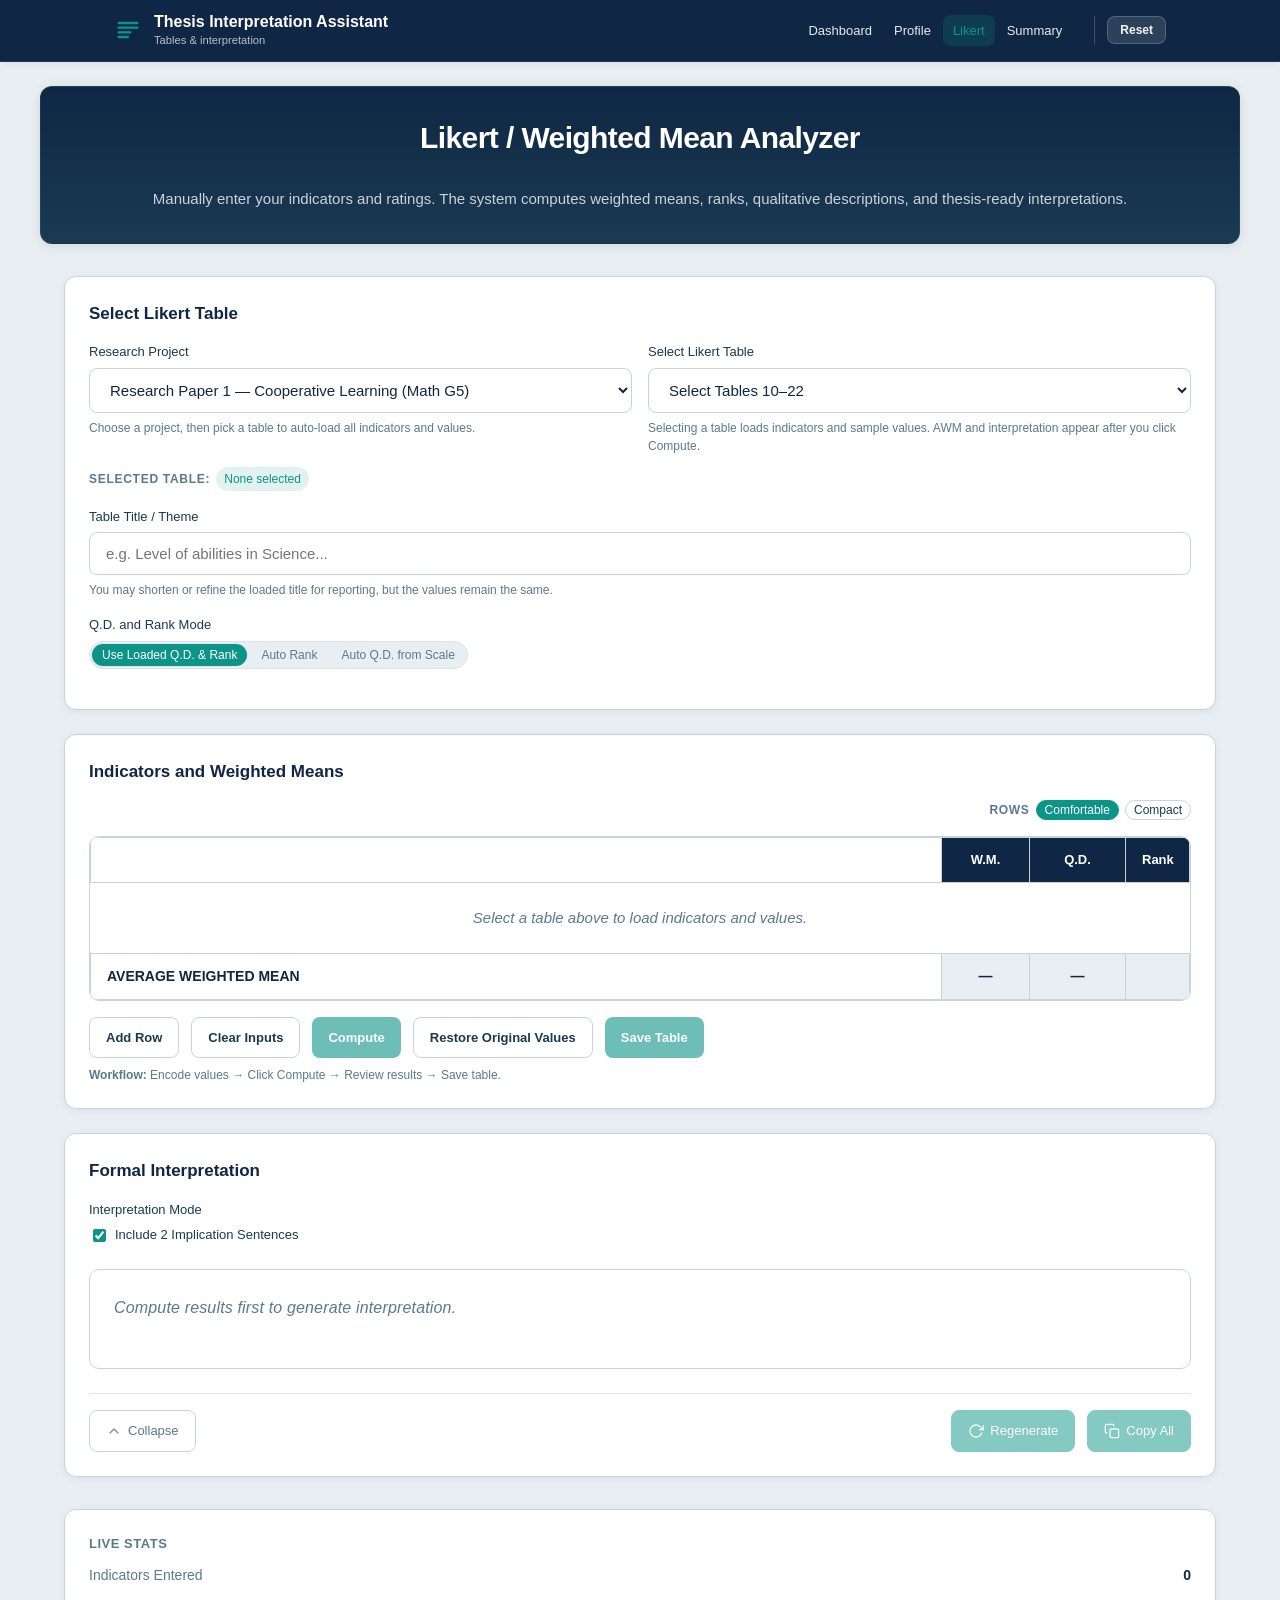
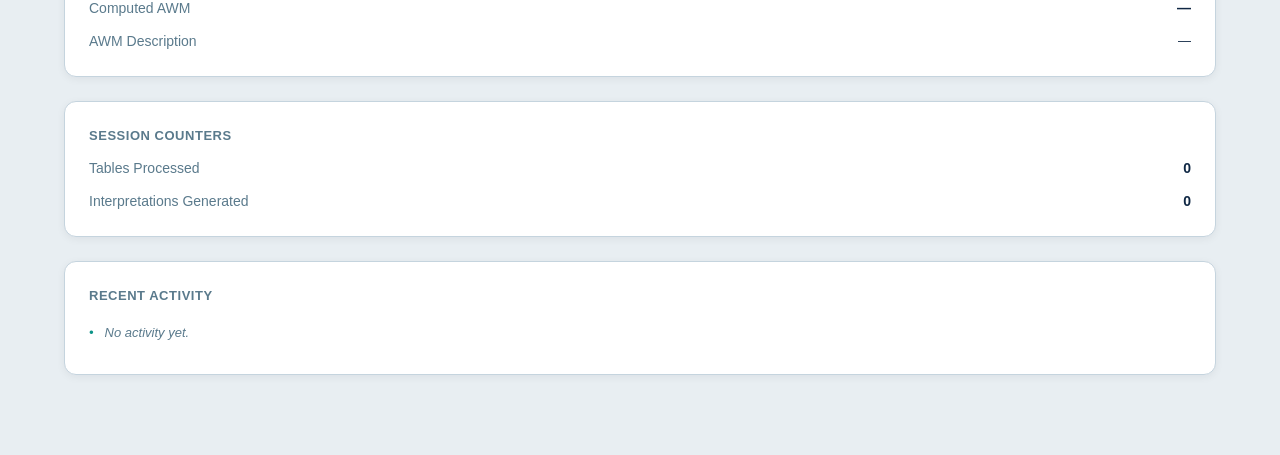
==== commit 6bda9c0c: "dome" ====
--- a/likert-analyzer.html
+++ b/likert-analyzer.html
@@ -94,7 +94,7 @@
                       <option value="t21">Table 21 — T-test: Constraints perceptions</option>
                       <option value="t22">Table 22 — T-test: Challenges perceptions</option>
                     </select>
-                    <p class="la-field-hint">Selecting a table loads a fully filled indicators table (W.M., Q.D., Rank, AWM or t-test values).</p>
+                    <p class="la-field-hint">Selecting a table loads indicators and sample values. AWM and interpretation appear after you click Compute.</p>
                   </div>
                 </div>
                 <div class="la-top-controls__summary" aria-live="polite">
@@ -278,6 +278,7 @@
                 <button type="button" class="la-btn la-btn--ghost" id="la-restore-original" disabled>Restore Original Values</button>
                 <button type="button" class="la-btn la-btn--primary" id="la-save-table" disabled>Save Table</button>
               </div>
+              <p class="la-field-hint" style="margin-top:0.5rem;"><strong>Workflow:</strong> Encode values → Click Compute → Review results → Save table.</p>
             </div>
           </div>
 
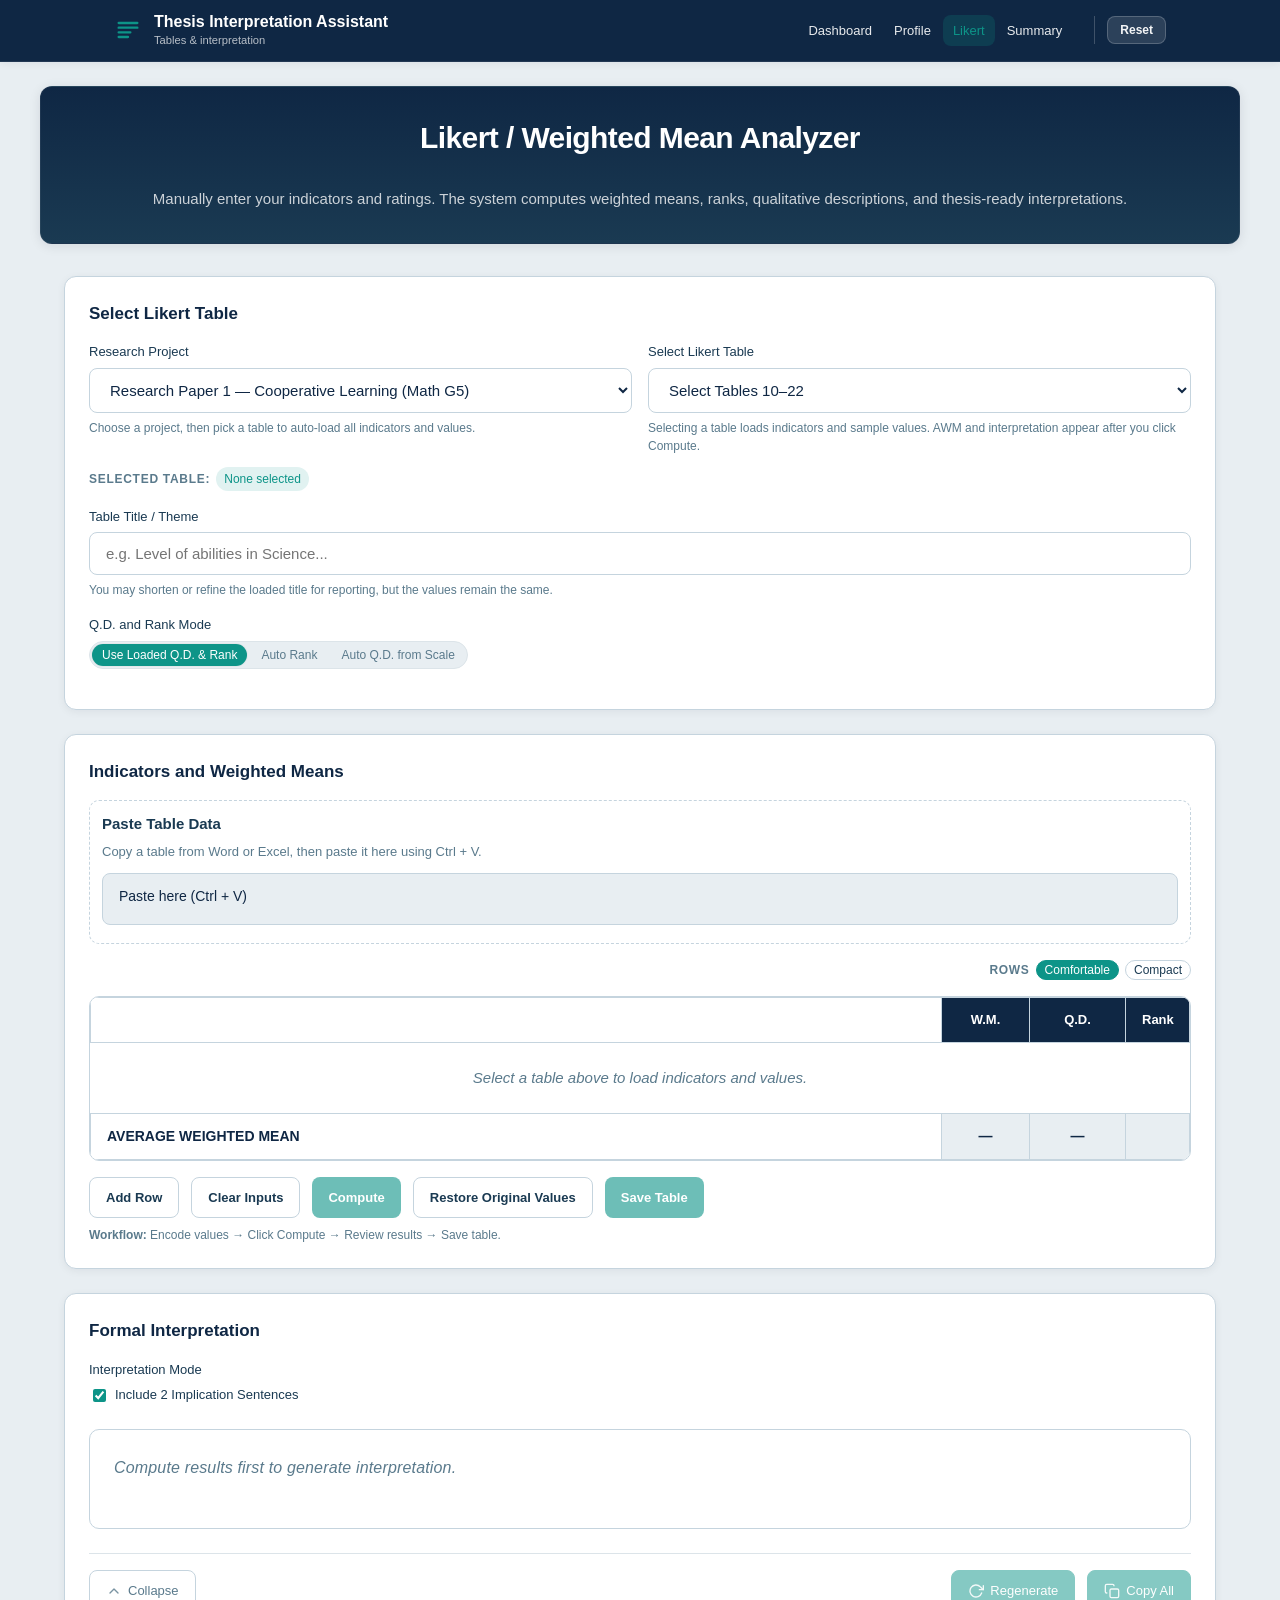
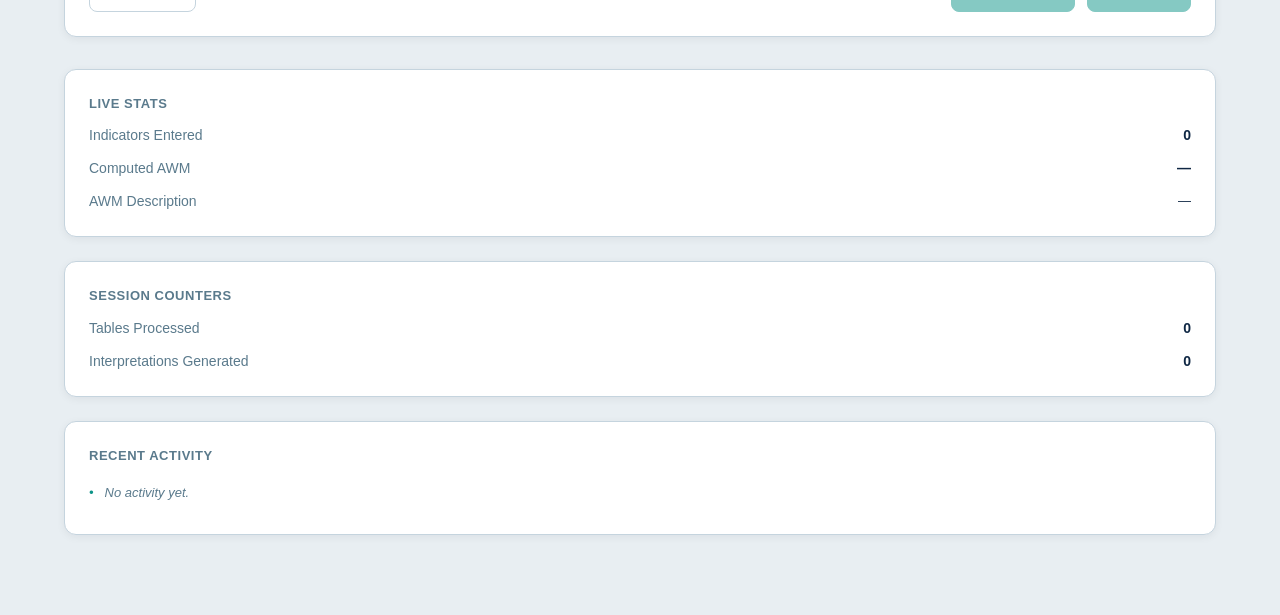
==== commit bc09ec44: "yes" ====
--- a/likert-analyzer.html
+++ b/likert-analyzer.html
@@ -240,6 +240,13 @@
           <div class="la-card" id="la-output-card">
             <h2 class="la-card__title">Indicators and Weighted Means</h2>
             <div class="la-card__body">
+              <!-- Paste Table Data -->
+              <div class="la-paste-section" id="la-paste-section">
+                <h3 class="la-paste-section__title">Paste Table Data</h3>
+                <p class="la-paste-section__hint">Copy a table from Word or Excel, then paste it here using Ctrl + V.</p>
+                <div class="la-paste-zone" id="la-paste-zone" tabindex="0" role="textbox" aria-label="Paste table data from Word or Excel">Paste here (Ctrl + V)</div>
+                <p id="la-paste-table-error" class="la-field-error la-paste-section__error" role="alert" aria-live="polite"></p>
+              </div>
               <div class="la-table-toolbar">
                 <div class="la-table-density" aria-label="Row density">
                   <span class="la-table-density__label">Rows</span>
@@ -401,6 +408,7 @@
 
   <script src="js/interpretation-utils.js"></script>
   <script src="js/text-generator.js"></script>
+  <script src="js/paste-table-utils.js"></script>
   <script src="js/likert.js"></script>
 </body>
 </html>
--- a/css/likert.css
+++ b/css/likert.css
@@ -679,6 +679,48 @@
 }
 
 /* Row density toggle above table */
+/* Paste Table Data */
+.la-paste-section {
+  margin-bottom: var(--space-md);
+  padding: var(--space-sm);
+  background: var(--bg-elevated);
+  border: 1px dashed var(--border);
+  border-radius: var(--radius-md);
+}
+.la-paste-section__title {
+  font-size: 0.9375rem;
+  font-weight: 600;
+  margin: 0 0 var(--space-xs);
+  color: var(--text-secondary);
+}
+.la-paste-section__hint {
+  font-size: 0.8125rem;
+  color: var(--text-muted);
+  margin: 0 0 var(--space-sm);
+}
+.la-paste-zone {
+  min-height: 52px;
+  padding: var(--space-sm) var(--space-md);
+  border: 1px solid var(--border);
+  border-radius: var(--radius-sm);
+  background: var(--bg);
+  color: var(--text);
+  font-size: 0.875rem;
+  outline: none;
+  transition: border-color var(--transition), box-shadow var(--transition);
+}
+.la-paste-zone:focus {
+  border-color: var(--accent);
+  box-shadow: 0 0 0 2px var(--accent-bg);
+}
+.la-paste-zone--has-content {
+  border-color: var(--accent);
+}
+.la-paste-section__error {
+  margin-top: var(--space-xs);
+  margin-bottom: 0;
+}
+
 .la-table-toolbar {
   display: flex;
   justify-content: flex-end;
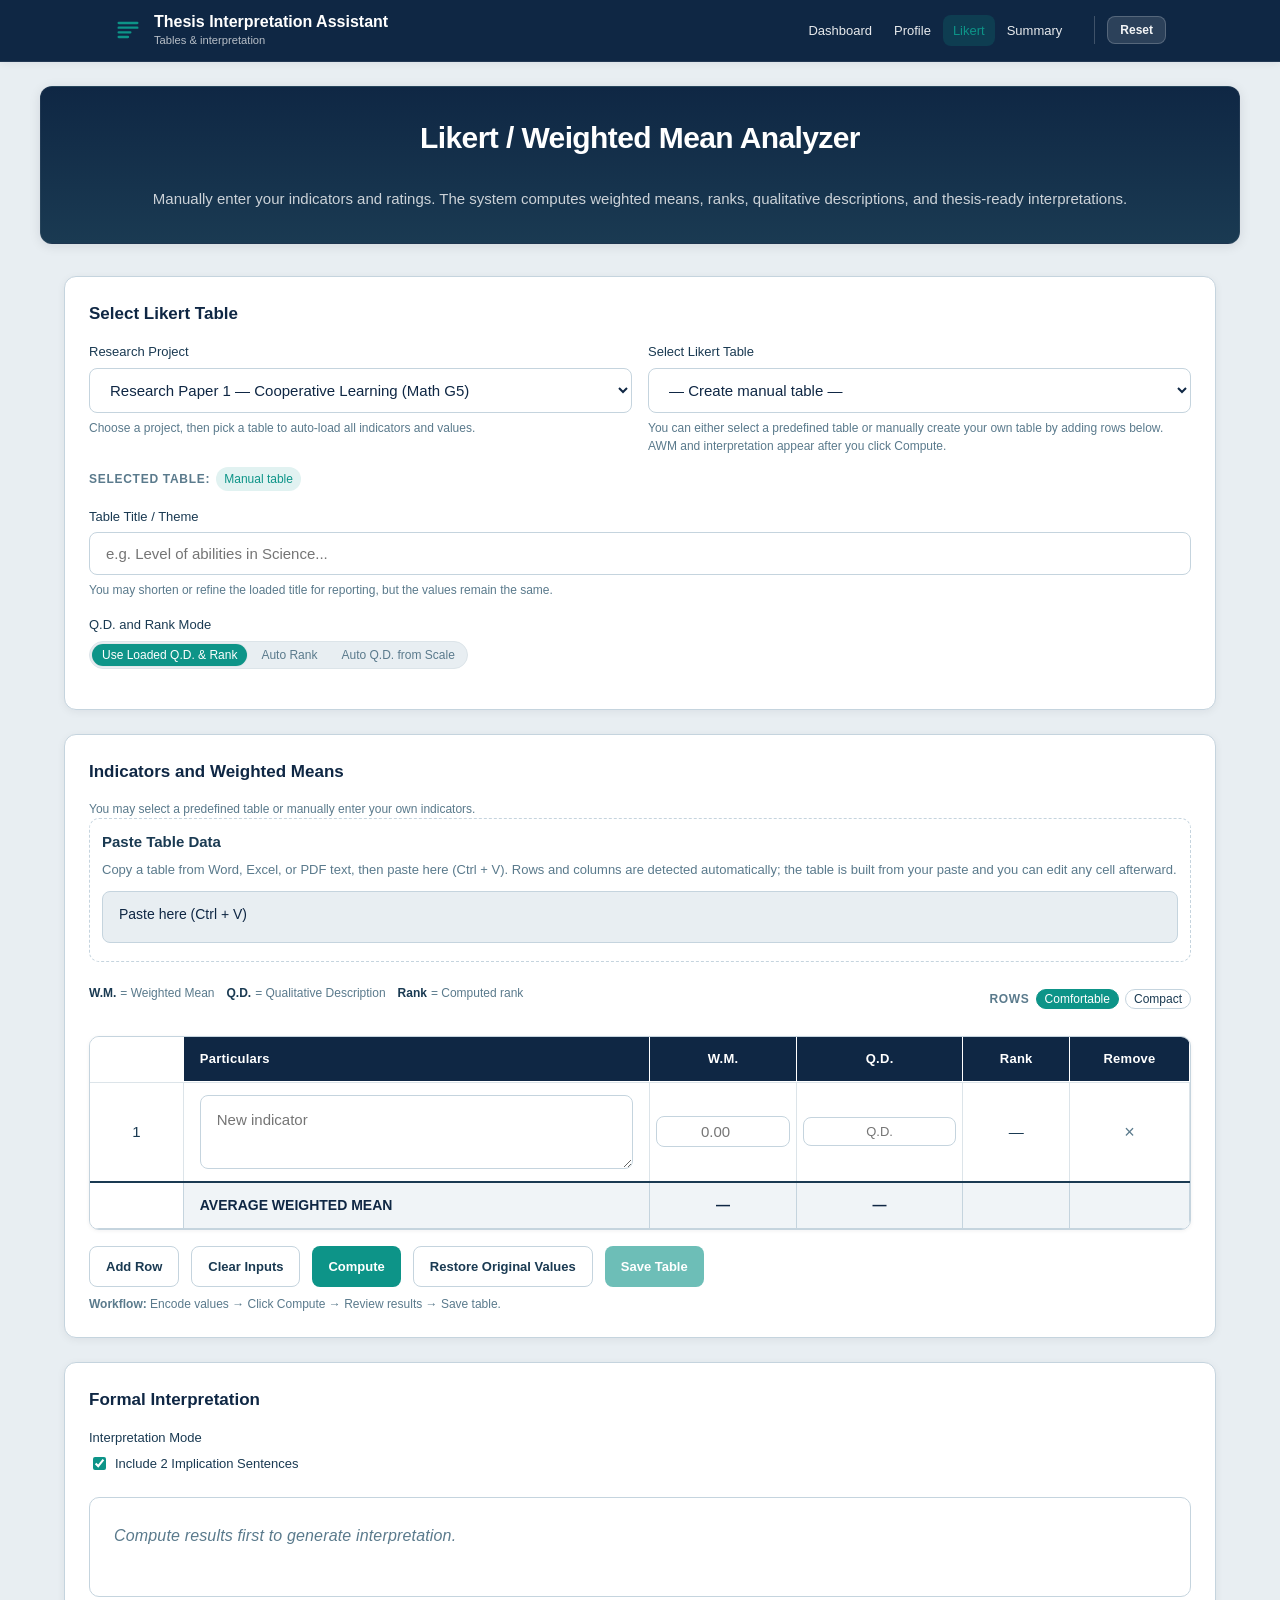
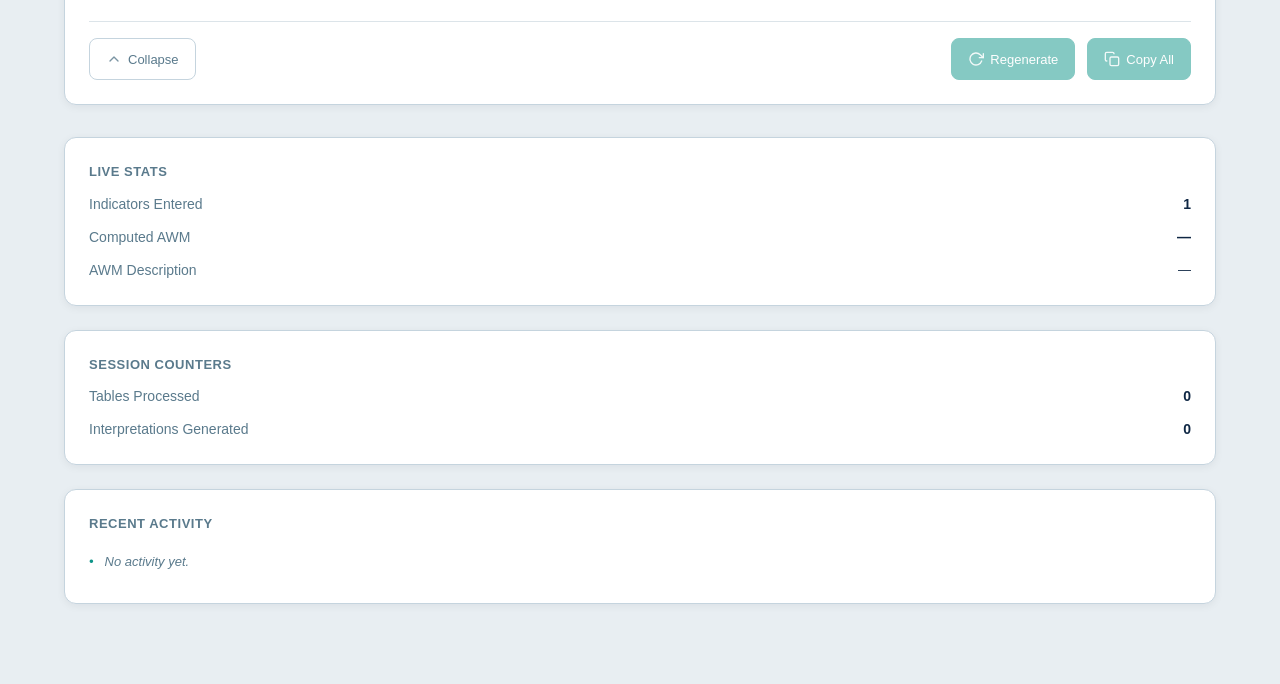
==== commit e1bcc2f8: "rows" ====
--- a/likert-analyzer.html
+++ b/likert-analyzer.html
@@ -79,7 +79,7 @@
                   <div class="la-form-group la-form-group--inline">
                     <label class="la-label" for="la-table-select">Select Likert Table</label>
                     <select id="la-table-select" class="la-select">
-                      <option value="" selected disabled>Select Tables 10–22</option>
+                      <option value="" selected>— Create manual table —</option>
                       <option value="t10">Table 10 — Curiosity</option>
                       <option value="t11">Table 11 — Creativity</option>
                       <option value="t12">Table 12 — Communication</option>
@@ -94,7 +94,7 @@
                       <option value="t21">Table 21 — T-test: Constraints perceptions</option>
                       <option value="t22">Table 22 — T-test: Challenges perceptions</option>
                     </select>
-                    <p class="la-field-hint">Selecting a table loads indicators and sample values. AWM and interpretation appear after you click Compute.</p>
+                    <p class="la-field-hint">You can either select a predefined table or manually create your own table by adding rows below. AWM and interpretation appear after you click Compute.</p>
                   </div>
                 </div>
                 <div class="la-top-controls__summary" aria-live="polite">
@@ -160,10 +160,10 @@
                     <table class="la-scale-table" role="grid" aria-label="Scale mapping configuration">
                       <thead>
                         <tr>
-                          <th class="la-scale-table__th la-scale-table__th--scale">Scale</th>
-                          <th class="la-scale-table__th la-scale-table__th--range">Range From</th>
-                          <th class="la-scale-table__th la-scale-table__th--range">Range To</th>
-                          <th class="la-scale-table__th la-scale-table__th--label">Qualitative Description</th>
+                          <th class="la-scale-table__th la-scale-table__th--scale" scope="col">Scale</th>
+                          <th class="la-scale-table__th la-scale-table__th--range" scope="col">Range From</th>
+                          <th class="la-scale-table__th la-scale-table__th--range" scope="col">Range To</th>
+                          <th class="la-scale-table__th la-scale-table__th--label" scope="col">Qualitative Description</th>
                         </tr>
                       </thead>
                       <tbody>
@@ -240,14 +240,20 @@
           <div class="la-card" id="la-output-card">
             <h2 class="la-card__title">Indicators and Weighted Means</h2>
             <div class="la-card__body">
+              <p class="la-field-hint la-manual-mode-note">You may select a predefined table or manually enter your own indicators.</p>
               <!-- Paste Table Data -->
               <div class="la-paste-section" id="la-paste-section">
                 <h3 class="la-paste-section__title">Paste Table Data</h3>
-                <p class="la-paste-section__hint">Copy a table from Word or Excel, then paste it here using Ctrl + V.</p>
+                <p class="la-paste-section__hint">Copy a table from Word, Excel, or PDF text, then paste here (Ctrl + V). Rows and columns are detected automatically; the table is built from your paste and you can edit any cell afterward.</p>
                 <div class="la-paste-zone" id="la-paste-zone" tabindex="0" role="textbox" aria-label="Paste table data from Word or Excel">Paste here (Ctrl + V)</div>
                 <p id="la-paste-table-error" class="la-field-error la-paste-section__error" role="alert" aria-live="polite"></p>
               </div>
               <div class="la-table-toolbar">
+                <div class="la-table-legend" aria-hidden="true">
+                  <span class="la-table-legend__item"><span class="la-table-legend__abbr">W.M.</span> = Weighted Mean</span>
+                  <span class="la-table-legend__item"><span class="la-table-legend__abbr">Q.D.</span> = Qualitative Description</span>
+                  <span class="la-table-legend__item"><span class="la-table-legend__abbr">Rank</span> = Computed rank</span>
+                </div>
                 <div class="la-table-density" aria-label="Row density">
                   <span class="la-table-density__label">Rows</span>
                   <button type="button" class="la-chip la-chip--active" data-row-density="comfortable">Comfortable</button>
@@ -259,20 +265,24 @@
                   <caption class="la-thesis-table__caption visually-hidden">Indicators with weighted means, qualitative descriptions, and ranks</caption>
                   <thead id="la-output-thead">
                     <tr>
+                      <th class="la-thesis-table__th la-thesis-table__th--no">No.</th>
                       <th class="la-thesis-table__th la-thesis-table__th--particulars">Particulars</th>
                       <th class="la-thesis-table__th la-thesis-table__th--num">W.M.</th>
                       <th class="la-thesis-table__th la-thesis-table__th--qd">Q.D.</th>
                       <th class="la-thesis-table__th la-thesis-table__th--rank">Rank</th>
+                      <th class="la-thesis-table__th la-thesis-table__th--action">Remove</th>
                     </tr>
                   </thead>
                   <tbody id="la-output-tbody">
-                    <tr><td colspan="4" class="la-output-empty">Select a table above to load indicators and values.</td></tr>
+                    <tr><td colspan="6" class="la-output-empty">Select a table above to load indicators and values.</td></tr>
                   </tbody>
                   <tfoot id="la-output-tfoot">
                     <tr class="la-thesis-table__footer-row">
+                      <td class="la-thesis-table__footer-value"></td>
                       <td class="la-thesis-table__footer-label"><strong>AVERAGE WEIGHTED MEAN</strong></td>
                       <td class="la-thesis-table__footer-value"><strong id="la-awm-value">—</strong></td>
                       <td class="la-thesis-table__footer-value"><strong id="la-awm-desc">—</strong></td>
+                      <td class="la-thesis-table__footer-value"></td>
                       <td class="la-thesis-table__footer-value"></td>
                     </tr>
                   </tfoot>
--- a/css/likert.css
+++ b/css/likert.css
@@ -12,6 +12,7 @@
   --teal-light: rgba(13, 148, 136, 0.12);
   --bg: #e8eef2;
   --bg-elevated: #ffffff;
+  --bg-subtle: #f0f4f7;
   --border: #c5d4de;
   --border-subtle: #dce4e9;
   --text: #0f2744;
@@ -581,50 +582,73 @@
   gap: var(--space-xs);
   flex-wrap: wrap;
 }
+/* ---------- Scale Mapping table: thesis-friendly, readable ---------- */
 .la-scale-table-wrap {
   margin-top: var(--space-sm);
   overflow-x: auto;
   border: 1px solid var(--border);
   border-radius: var(--radius-md);
   background: var(--bg-elevated);
+  box-shadow: 0 1px 3px rgba(10, 22, 40, 0.04);
 }
 .la-scale-table {
   width: 100%;
   border-collapse: collapse;
   font-size: 0.875rem;
+  table-layout: fixed;
+}
+.la-scale-table thead {
+  background: var(--ocean-navy);
+  color: #fff;
+}
+.la-scale-table thead tr:first-child th {
+  border-top: none;
 }
 .la-scale-table__th {
   padding: var(--space-sm) var(--space-md);
   text-align: left;
   font-weight: 600;
-  color: var(--text-secondary);
-  border-bottom: 1px solid var(--border);
-  background: var(--bg-subtle);
-}
+  font-size: 0.8125rem;
+  letter-spacing: 0.02em;
+  border: 1px solid rgba(255, 255, 255, 0.12);
+  border-top: none;
+}
+.la-scale-table__th:first-child { border-left: none; }
 .la-scale-table__th--scale {
   text-align: center;
-  width: 4rem;
+  width: 4.5rem;
 }
 .la-scale-table__th--range {
   text-align: center;
-  width: 7rem;
+  width: 8rem;
 }
 .la-scale-table__th--label {
-  min-width: 12rem;
+  min-width: 14rem;
 }
 .la-scale-table__td {
   padding: var(--space-sm) var(--space-md);
   vertical-align: middle;
-  border-bottom: 1px solid var(--border-subtle);
-}
-.la-scale-table tbody tr:last-child .la-scale-table__td {
-  border-bottom: 0;
+  border: 1px solid var(--border-subtle);
+  border-top: none;
+  background: var(--bg-elevated);
+  transition: background var(--transition);
+}
+.la-scale-table__td:first-child { border-left: none; }
+.la-scale-table tbody tr:nth-child(even) .la-scale-table__td {
+  background: var(--bg-subtle);
+}
+.la-scale-table tbody tr:hover .la-scale-table__td {
+  background: var(--teal-light);
 }
 .la-scale-table__td--scale {
   text-align: center;
   font-weight: 600;
   color: var(--text-secondary);
   font-variant-numeric: tabular-nums;
+  background: var(--bg-subtle);
+}
+.la-scale-table tbody tr:nth-child(even) .la-scale-table__td--scale {
+  background: #e8ecf0;
 }
 .la-scale-table__td--range {
   text-align: center;
@@ -638,23 +662,32 @@
   margin: 0;
   padding: var(--space-xs) var(--space-sm);
   box-sizing: border-box;
+  border-radius: var(--radius-sm);
+  border: 1px solid var(--border);
+}
+.la-scale-input:focus {
+  outline: none;
+  border-color: var(--teal);
+  box-shadow: 0 0 0 2px var(--teal-light);
 }
 .la-scale-input--num {
   min-width: 5.5rem;
   max-width: 6rem;
   text-align: center;
+  font-variant-numeric: tabular-nums;
 }
 .la-scale-input--label {
   min-width: 10rem;
 }
 
-/* ========== Dynamic table (input rows) ========== */
+/* ========== Dynamic table wrapper ========== */
 .la-table-wrap {
   overflow-x: auto;
   margin: var(--space-md) 0;
   border: 1px solid var(--border);
   border-radius: var(--radius-md);
   background: var(--bg-elevated);
+  box-shadow: 0 1px 4px rgba(10, 22, 40, 0.06);
   -webkit-overflow-scrolling: touch;
 }
 .la-table .la-input {
@@ -663,19 +696,27 @@
 }
 .la-table .la-input--indicator { min-width: 140px; }
 .la-table .la-input--count { max-width: 60px; text-align: center; }
+/* Remove row button: compact, clear on hover */
 .la-table .la-row-remove {
-  padding: var(--space-xs);
-  min-width: 36px;
+  display: inline-flex;
+  align-items: center;
+  justify-content: center;
+  width: 28px;
+  height: 28px;
+  padding: 0;
+  font-size: 1.125rem;
+  line-height: 1;
   color: var(--text-muted);
   background: transparent;
-  border: none;
+  border: 1px solid transparent;
+  border-radius: var(--radius-sm);
   cursor: pointer;
-  border-radius: var(--radius-sm);
-  transition: color var(--transition), background var(--transition);
+  transition: color var(--transition), background var(--transition), border-color var(--transition);
 }
 .la-table .la-row-remove:hover {
   color: #dc2626;
   background: rgba(220, 38, 38, 0.08);
+  border-color: rgba(220, 38, 38, 0.2);
 }
 
 /* Row density toggle above table */
@@ -723,9 +764,11 @@
 
 .la-table-toolbar {
   display: flex;
-  justify-content: flex-end;
-  align-items: center;
-  margin-bottom: var(--space-xs);
+  flex-wrap: wrap;
+  justify-content: space-between;
+  align-items: center;
+  gap: var(--space-sm);
+  margin-bottom: var(--space-sm);
 }
 .la-table-density {
   display: inline-flex;
@@ -758,19 +801,19 @@
   color: #fff;
 }
 
-/* ========== Thesis-style output table ========== */
+/* ========== Thesis-style output table: clean, structured, readable ========== */
 .la-thesis-table {
   --thesis-border: 1px solid var(--border);
-  --thesis-border-strong: 1px solid var(--ocean-mid);
+  --thesis-border-strong: 2px solid var(--ocean-mid);
   --thesis-th-bg: var(--ocean-navy);
   --thesis-th-color: #fff;
   --thesis-subhead-bg: var(--ocean-mid);
   --thesis-subhead-color: rgba(255, 255, 255, 0.95);
-  --thesis-cell-pad: var(--space-sm) var(--space-md);
-  --thesis-cell-pad-comfortable: var(--space-md) var(--space-lg);
-  --thesis-wm-width: 5.5rem;
-  --thesis-qd-width: 6rem;
-  --thesis-rank-width: 4rem;
+  --col-no: 56px;
+  --col-wm: 88px;
+  --col-qd: 100px;
+  --col-rank: 64px;
+  --col-action: 72px;
 }
 
 .la-thesis-table .la-table {
@@ -778,106 +821,172 @@
   border-collapse: collapse;
   font-size: 0.9375rem;
   table-layout: fixed;
-  min-width: 520px;
+  min-width: 580px;
   font-variant-numeric: tabular-nums;
 }
 .la-thesis-table--two-group .la-table {
-  min-width: 720px;
+  min-width: 980px;
 }
 
 .la-thesis-table .la-table caption {
   padding: 0;
 }
 
-/* Header row */
-.la-thesis-table__th {
-  padding: var(--thesis-cell-pad);
+/* ----- Header row: clear hierarchy, readable labels ----- */
+.la-thesis-table .la-table thead tr:first-child th {
+  border-top: none;
+}
+.la-thesis-table .la-table thead th {
   font-weight: 600;
   font-size: 0.8125rem;
+  letter-spacing: 0.02em;
+  border: 1px solid rgba(255, 255, 255, 0.15);
+  vertical-align: middle;
+  box-sizing: border-box;
+}
+.la-thesis-table .la-table thead th:first-child { border-left: none; }
+
+.la-thesis-table__th--no {
+  width: var(--col-no);
+  min-width: var(--col-no);
+  max-width: var(--col-no);
+  text-align: center;
+  background: var(--thesis-th-bg);
+  color: var(--thesis-th-color);
+  padding: var(--space-sm) var(--space-xs);
+}
+.la-thesis-table__th--particulars {
+  min-width: 280px;
+  width: 280px;
   text-align: left;
-  border: var(--thesis-border);
-  vertical-align: middle;
-}
-.la-thesis-table__th--particulars {
-  min-width: 220px;
-  width: auto;
   background: var(--thesis-th-bg);
-  color: #fff;
-  font-weight: 600;
+  color: var(--thesis-th-color);
+  padding: var(--space-sm) var(--space-md);
 }
 .la-thesis-table__th--num {
-  width: var(--thesis-wm-width);
-  min-width: var(--thesis-wm-width);
+  width: var(--col-wm);
+  min-width: var(--col-wm);
+  max-width: var(--col-wm);
   text-align: center;
   background: var(--thesis-th-bg);
-  color: #fff;
+  color: var(--thesis-th-color);
+  padding: var(--space-sm) var(--space-xs);
 }
 .la-thesis-table__th--qd {
-  width: var(--thesis-qd-width);
-  min-width: var(--thesis-qd-width);
+  width: var(--col-qd);
+  min-width: var(--col-qd);
+  max-width: var(--col-qd);
   text-align: center;
   background: var(--thesis-th-bg);
-  color: #fff;
+  color: var(--thesis-th-color);
+  padding: var(--space-sm) var(--space-xs);
 }
 .la-thesis-table__th--rank {
-  width: var(--thesis-rank-width);
-  min-width: var(--thesis-rank-width);
+  width: var(--col-rank);
+  min-width: var(--col-rank);
+  max-width: var(--col-rank);
   text-align: center;
   background: var(--thesis-th-bg);
-  color: #fff;
-}
+  color: var(--thesis-th-color);
+  padding: var(--space-sm) var(--space-xs);
+}
+.la-thesis-table__th--action {
+  width: var(--col-action);
+  min-width: var(--col-action);
+  max-width: var(--col-action);
+  text-align: center;
+  background: var(--thesis-th-bg);
+  color: var(--thesis-th-color);
+  padding: var(--space-sm) var(--space-xs);
+  font-weight: 500;
+  font-size: 0.75rem;
+}
+
+/* Two-group: group labels (School Heads / Teachers) */
 .la-thesis-table__th--group {
   text-align: center;
   background: var(--thesis-subhead-bg);
-  color: #fff;
+  color: var(--thesis-subhead-color);
+  padding: var(--space-sm) var(--space-md);
   border-left: var(--thesis-border-strong);
 }
 .la-thesis-table__th--group:first-of-type {
-  border-left: none;
-}
-
-/* Subhead row (W.M., Q.D., Rank under School Heads / Teachers) */
+  border-left: 1px solid rgba(255, 255, 255, 0.15);
+}
+
+/* Subhead row (W.M., Q.D., Rank under each group) */
 .la-thesis-table__subhead-row .la-thesis-table__th {
   background: var(--thesis-subhead-bg);
-  color: #fff;
+  color: var(--thesis-subhead-color);
   font-size: 0.75rem;
   padding: var(--space-xs) var(--space-sm);
-}
-.la-thesis-table__th--group + .la-thesis-table__th--group,
-.la-thesis-table__subhead-row .la-thesis-table__th:nth-child(n+2) {
-  border-left: var(--thesis-border);
-}
-
-/* Body cells */
+  font-weight: 500;
+}
+
+/* ----- Body cells: comfortable padding, clear borders ----- */
 .la-thesis-table__td {
-  padding: var(--thesis-cell-pad);
-  border: var(--thesis-border);
+  padding: var(--space-sm) var(--space-md);
+  border: 1px solid var(--border-subtle);
   vertical-align: middle;
+  box-sizing: border-box;
+  background: var(--bg-elevated);
+  transition: background var(--transition);
+}
+.la-thesis-table__td:first-child { border-left: none; }
+
+.la-thesis-table__td--no {
+  width: var(--col-no);
+  min-width: var(--col-no);
+  max-width: var(--col-no);
+  text-align: center;
+  font-variant-numeric: tabular-nums;
+  font-weight: 500;
+  color: var(--text-secondary);
+  padding: var(--space-sm) var(--space-xs);
 }
 .la-thesis-table__td--indicator {
   text-align: left;
-  min-width: 220px;
-  width: auto;
   white-space: normal;
   word-wrap: break-word;
-  line-height: 1.5;
+  overflow-wrap: break-word;
+  line-height: 1.6;
+  padding: var(--space-sm) var(--space-md);
   color: var(--text);
+  min-width: 280px;
+  width: 280px;
+  vertical-align: top;
+  overflow: visible;
 }
 .la-thesis-table__td--num {
-  text-align: center;
-  width: var(--thesis-wm-width);
-  min-width: var(--thesis-wm-width);
+  width: var(--col-wm);
+  min-width: var(--col-wm);
+  max-width: var(--col-wm);
+  text-align: center;
+  padding: var(--space-sm) var(--space-xs);
 }
 .la-thesis-table__td--qd {
-  text-align: center;
-  width: var(--thesis-qd-width);
-  min-width: var(--thesis-qd-width);
+  width: var(--col-qd);
+  min-width: var(--col-qd);
+  max-width: var(--col-qd);
+  text-align: center;
+  padding: var(--space-sm) var(--space-xs);
 }
 .la-thesis-table__td--rank {
-  text-align: center;
-  width: var(--thesis-rank-width);
-  min-width: var(--thesis-rank-width);
+  width: var(--col-rank);
+  min-width: var(--col-rank);
+  max-width: var(--col-rank);
+  text-align: center;
   font-variant-numeric: tabular-nums;
+  padding: var(--space-sm) var(--space-xs);
+  font-weight: 500;
+  color: var(--text-secondary);
+}
+.la-thesis-table__td--action {
+  width: var(--col-action);
+  min-width: var(--col-action);
+  max-width: var(--col-action);
+  text-align: center;
+  padding: var(--space-xs);
 }
 
 /* Visual separator between School Heads and Teachers columns */
@@ -886,8 +995,9 @@
   border-left: var(--thesis-border-strong);
 }
 
-/* Thesis-style inputs */
+/* Thesis-style inputs: contained, focus ring */
 .la-thesis-input {
+  display: block;
   width: 100%;
   max-width: 100%;
   min-width: 0;
@@ -901,6 +1011,8 @@
   text-align: center;
   font-variant-numeric: tabular-nums;
   box-sizing: border-box;
+  margin: 0;
+  transition: border-color var(--transition), box-shadow var(--transition);
 }
 .la-thesis-input:focus {
   outline: none;
@@ -908,50 +1020,79 @@
   box-shadow: 0 0 0 2px var(--teal-light);
 }
 .la-thesis-input--wm {
-  width: 4.5rem;
-  min-width: 4.5rem;
+  text-align: center;
 }
 .la-thesis-input--qd {
-  width: 5rem;
-  min-width: 5rem;
   font-size: 0.8125rem;
-}
-
-/* Footer row */
+  text-align: center;
+}
+.la-thesis-input--indicator {
+  line-height: 1.6;
+  text-align: left;
+  padding: var(--space-sm) var(--space-md);
+  min-height: 2.75em;
+  resize: vertical;
+  overflow-wrap: break-word;
+  white-space: pre-wrap;
+  word-break: break-word;
+}
+.la-thesis-table__td--indicator textarea.la-thesis-input--indicator {
+  display: block;
+  width: 100%;
+  min-height: 2.75em;
+  max-height: 12em;
+  resize: vertical;
+  overflow: auto;
+}
+
+/* ----- Footer row: strong visual separation ----- */
 .la-thesis-table__footer-row td {
-  padding: var(--thesis-cell-pad);
-  border: var(--thesis-border);
-  background: var(--bg);
+  padding: var(--space-sm) var(--space-md);
+  border: 1px solid var(--border);
+  border-top: 2px solid var(--ocean-mid);
+  background: var(--bg-subtle);
   font-size: 0.875rem;
-}
+  box-sizing: border-box;
+  font-variant-numeric: tabular-nums;
+}
+.la-thesis-table__footer-row td:first-child { border-left: none; }
 .la-thesis-table__footer-label {
   text-align: left;
   font-weight: 600;
   color: var(--text);
+  padding-left: var(--space-md);
 }
 .la-thesis-table__footer-value {
   text-align: center;
   font-variant-numeric: tabular-nums;
-}
-
-/* Row density */
+  font-weight: 600;
+  color: var(--text);
+}
+
+/* Row density: compact mode */
 .la-thesis-table__grid.la-table--compact .la-thesis-table__td,
 .la-thesis-table__grid.la-table--compact .la-thesis-table__th {
   padding-top: 6px;
   padding-bottom: 6px;
 }
-
 .la-thesis-table__grid.la-table--compact .la-thesis-table__td--indicator {
   padding: 6px var(--space-md);
 }
-
-/* ========== Output table overrides ========== */
+.la-thesis-table__grid.la-table--compact .la-thesis-table__td--num,
+.la-thesis-table__grid.la-table--compact .la-thesis-table__td--qd,
+.la-thesis-table__grid.la-table--compact .la-thesis-table__td--rank {
+  padding-left: var(--space-xs);
+  padding-right: var(--space-xs);
+}
+
+/* ========== Output table: sticky headers, zebra rows, hover ========== */
 .la-output-table .la-table thead th {
   position: sticky;
   top: 0;
   z-index: 2;
   background: var(--thesis-th-bg) !important;
   color: #fff !important;
+  box-shadow: 0 1px 0 rgba(255, 255, 255, 0.1);
 }
 .la-output-table .la-table thead tr:nth-child(2) th {
   top: 40px;
@@ -964,12 +1105,18 @@
   left: 0;
   z-index: 1;
   background: var(--bg-elevated) !important;
-  box-shadow: 2px 0 4px rgba(0, 0, 0, 0.04);
+  box-shadow: 2px 0 6px rgba(0, 0, 0, 0.06);
 }
 .la-output-table .la-table tbody tr:nth-child(even) .la-thesis-table__td {
-  background: rgba(13, 148, 136, 0.03);
+  background: var(--bg-subtle);
+}
+.la-output-table .la-table tbody tr:nth-child(even) .la-thesis-table__td--no {
+  background: #e6eaef;
 }
 .la-output-table .la-table tbody tr:hover .la-thesis-table__td {
+  background: var(--teal-light);
+}
+.la-output-table .la-table tbody tr:hover .la-thesis-table__td--no {
   background: var(--teal-light);
 }
 .la-output-table .la-table tbody tr:hover .la-thesis-table__td--indicator {
@@ -989,8 +1136,33 @@
   color: var(--text-muted);
   font-style: italic;
   text-align: center;
-  padding: var(--space-lg);
+  padding: var(--space-xl) var(--space-lg);
   white-space: normal;
+  font-size: 0.9375rem;
+  border: 1px dashed var(--border);
+  border-top: none;
+  background: var(--bg-subtle);
+}
+
+/* Column legend: W.M., Q.D., Rank meanings */
+.la-table-legend {
+  display: flex;
+  flex-wrap: wrap;
+  align-items: center;
+  gap: var(--space-sm);
+  margin-bottom: var(--space-sm);
+  font-size: 0.75rem;
+  color: var(--text-muted);
+  padding: var(--space-xs) 0;
+}
+.la-table-legend__item {
+  display: inline-flex;
+  align-items: center;
+  gap: 4px;
+}
+.la-table-legend__abbr {
+  font-weight: 600;
+  color: var(--text-secondary);
 }
 
 /* ========== Formal Interpretation section ========== */
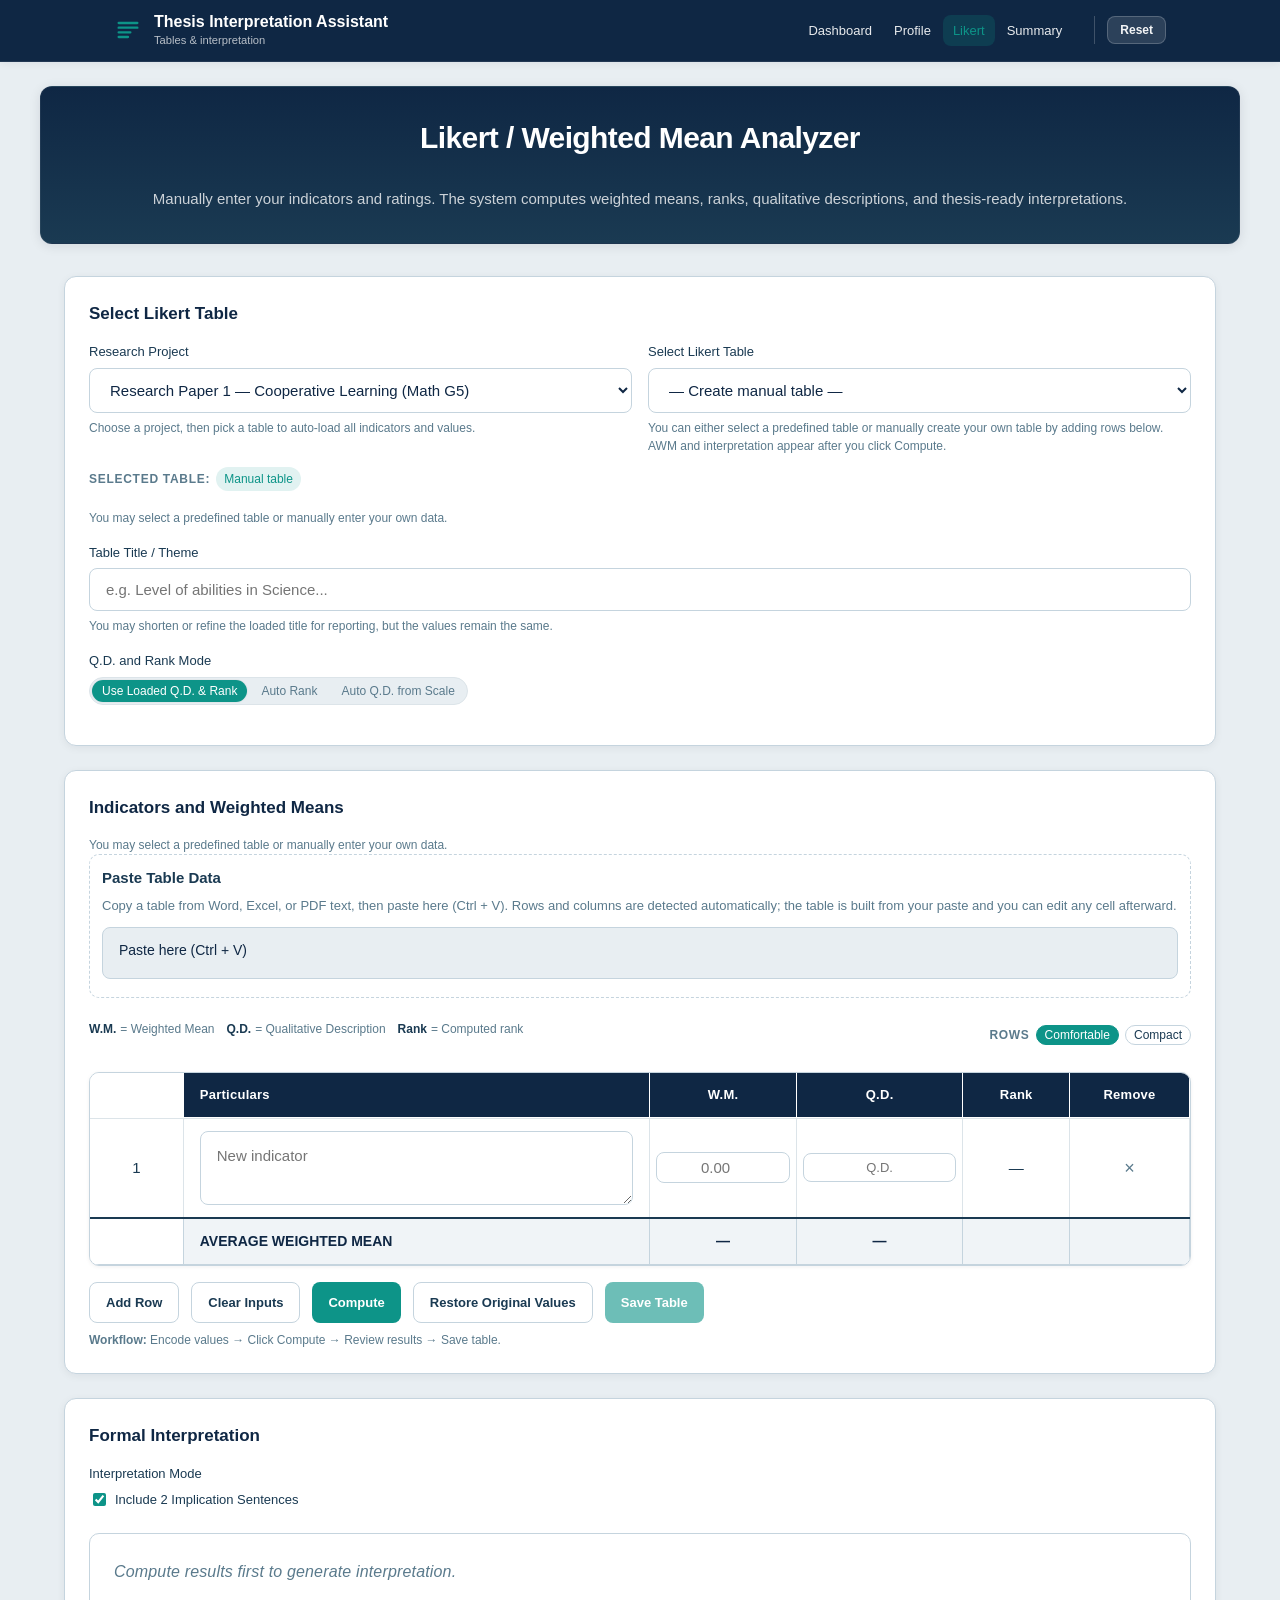
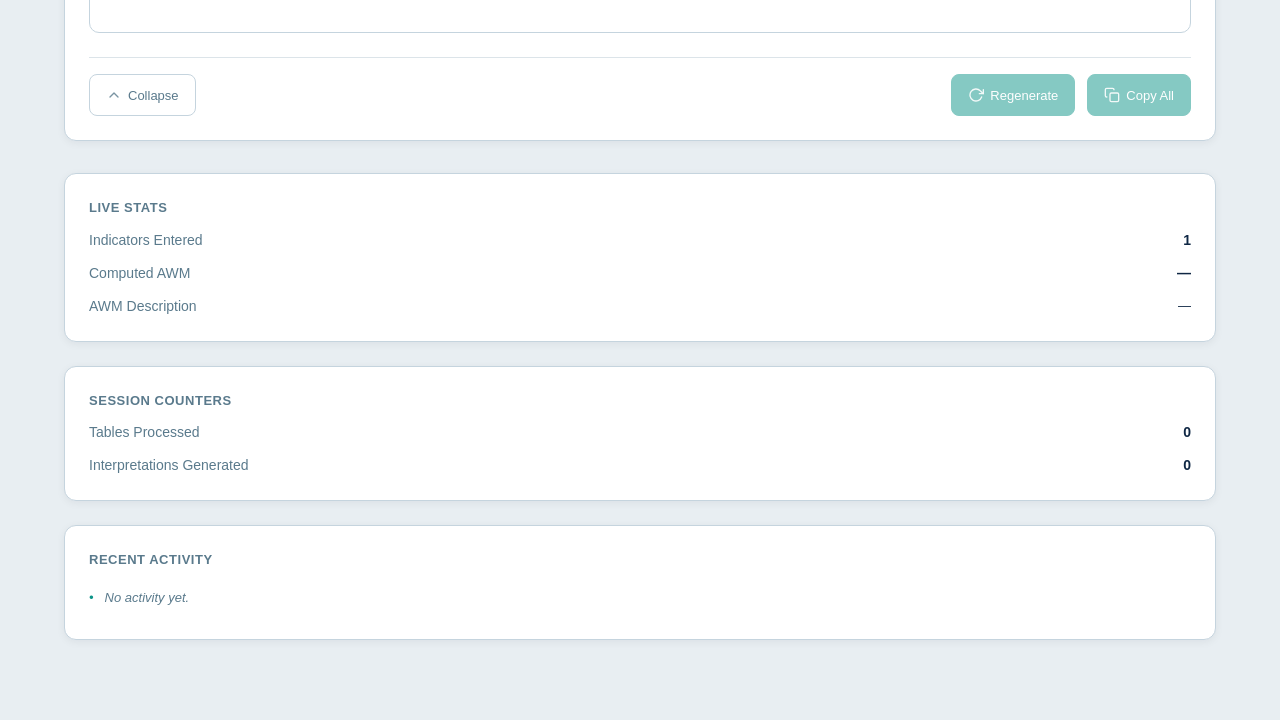
==== commit 041f5642: "summary" ====
--- a/likert-analyzer.html
+++ b/likert-analyzer.html
@@ -101,6 +101,7 @@
                   <span class="la-top-controls__summary-label">Selected table:</span>
                   <span class="la-top-controls__summary-pill" id="la-selected-table-pill">None selected</span>
                 </div>
+                <p class="la-field-hint la-instruction-persistent" id="la-instruction-text-top">You may select a predefined table or manually enter your own data.</p>
               </div>
 
               <!-- B) Table title (auto-filled but editable) -->
@@ -150,11 +151,19 @@
                     <span class="la-scale-toggle__chevron" aria-hidden="true"></span>
                   </button>
                   <div class="la-scale-header__actions">
+                    <button type="button" class="la-btn la-btn--ghost la-btn--sm" id="la-copy-scale">Copy</button>
                     <button type="button" class="la-btn la-btn--ghost la-btn--sm" id="la-save-scale">Save Scale</button>
                     <button type="button" class="la-btn la-btn--ghost la-btn--sm" id="la-reset-scale">Reset Scale</button>
                   </div>
                 </div>
                 <div class="la-scale-body" id="la-scale-body">
+                  <!-- Paste Table Data -->
+                  <div class="la-paste-section" id="la-scale-paste-section">
+                    <h3 class="la-paste-section__title">Paste Table Data</h3>
+                    <p class="la-paste-section__hint">Copy a table from Word, Excel, or PDF text, then paste here (Ctrl + V). Rows and columns are detected automatically; the scale mapping is built from your paste and you can edit any cell afterward.</p>
+                    <div class="la-paste-zone" id="la-scale-paste-zone" tabindex="0" role="textbox" aria-label="Paste scale mapping from Word or Excel">Paste here (Ctrl + V)</div>
+                    <p id="la-scale-paste-error" class="la-field-error la-paste-section__error" role="alert" aria-live="polite"></p>
+                  </div>
                   <p class="la-field-hint">Define ranges and labels to map weighted means to qualitative descriptions when Auto Q.D. is selected.</p>
                   <div class="la-scale-table-wrap" id="la-scale-grid">
                     <table class="la-scale-table" role="grid" aria-label="Scale mapping configuration">
@@ -240,7 +249,7 @@
           <div class="la-card" id="la-output-card">
             <h2 class="la-card__title">Indicators and Weighted Means</h2>
             <div class="la-card__body">
-              <p class="la-field-hint la-manual-mode-note">You may select a predefined table or manually enter your own indicators.</p>
+              <p class="la-field-hint la-manual-mode-note" id="la-instruction-text">You may select a predefined table or manually enter your own data.</p>
               <!-- Paste Table Data -->
               <div class="la-paste-section" id="la-paste-section">
                 <h3 class="la-paste-section__title">Paste Table Data</h3>
@@ -312,12 +321,6 @@
                   </label>
                 </div>
               </div>
-              <div class="la-interp-tabs" id="la-interp-tabs" hidden>
-                <div class="la-qd-toggle" role="tablist" aria-label="Interpretation view">
-                  <button type="button" class="la-qd-toggle__btn is-active" data-interp-tab="sh" role="tab" aria-selected="true">School Heads</button>
-                  <button type="button" class="la-qd-toggle__btn" data-interp-tab="teachers" role="tab" aria-selected="false">Teachers</button>
-                </div>
-              </div>
               <div class="la-interpretation-section">
                 <div class="la-interpretation-block" id="la-interpretation-block" role="status" aria-live="polite"></div>
                 <div class="la-interpretation-toolbar">
@@ -419,6 +422,8 @@
   <script src="js/interpretation-utils.js"></script>
   <script src="js/text-generator.js"></script>
   <script src="js/paste-table-utils.js"></script>
+  <script src="js/TableEngine.js"></script>
+  <script src="js/ClipboardEngine.js"></script>
   <script src="js/likert.js"></script>
 </body>
 </html>
--- a/css/likert.css
+++ b/css/likert.css
@@ -989,11 +989,6 @@
   padding: var(--space-xs);
 }
 
-/* Visual separator between School Heads and Teachers columns */
-.la-thesis-table--two-group .la-thesis-table__td:nth-child(4),
-.la-thesis-table--two-group .la-thesis-table__th:nth-child(4) {
-  border-left: var(--thesis-border-strong);
-}
 
 /* Thesis-style inputs: contained, focus ring */
 .la-thesis-input {
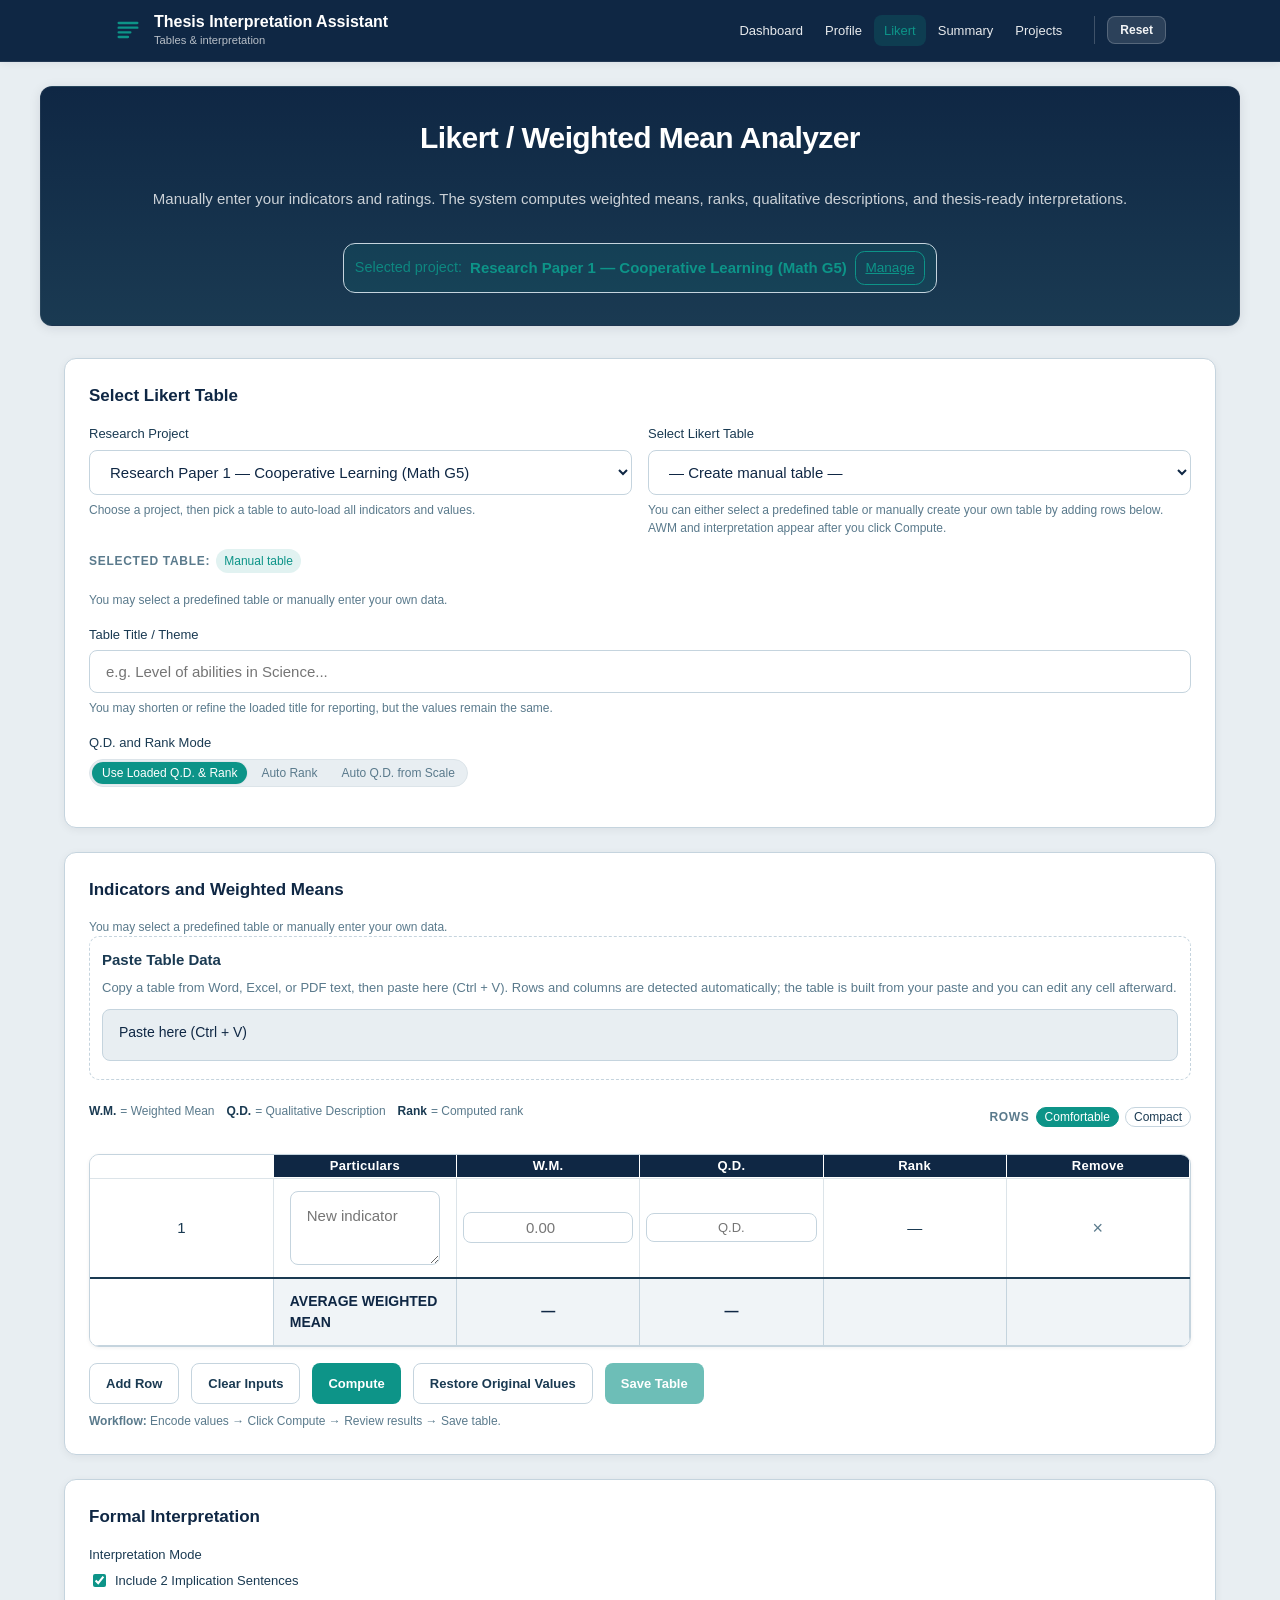
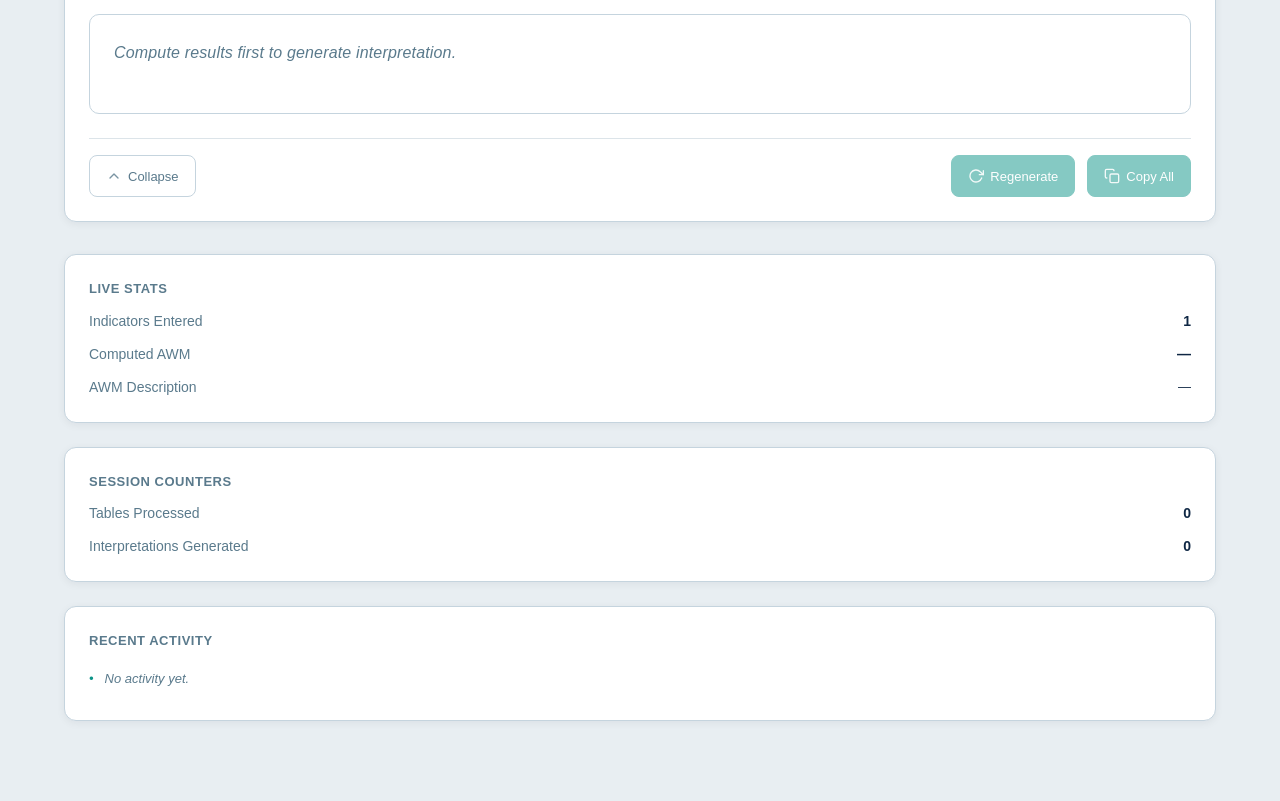
==== commit b1f56d25: "table" ====
--- a/likert-analyzer.html
+++ b/likert-analyzer.html
@@ -5,6 +5,7 @@
   <meta name="viewport" content="width=device-width, initial-scale=1.0">
   <title>Thesis Interpretation Assistant — Likert Analyzer</title>
   <link rel="stylesheet" href="css/likert.css">
+  <link rel="stylesheet" href="css/projects.css">
 </head>
 <body>
   <!-- Top Bar -->
@@ -27,6 +28,7 @@
           <a href="profile-analyzer.html" class="la-top-bar__link">Profile</a>
           <a href="likert-analyzer.html" class="la-top-bar__link is-active">Likert</a>
           <a href="summary-generator.html" class="la-top-bar__link">Summary</a>
+          <a href="projects.html" class="la-top-bar__link">Projects</a>
         </nav>
         <div class="la-top-bar__actions">
           <button type="button" class="la-btn la-btn--reset la-btn--sm" id="la-btn-reset" aria-label="Reset session data">Reset</button>
@@ -43,6 +45,7 @@
       <a href="profile-analyzer.html" class="la-nav-dropdown__link">Profile</a>
       <a href="likert-analyzer.html" class="la-nav-dropdown__link">Likert</a>
       <a href="summary-generator.html" class="la-nav-dropdown__link">Summary</a>
+      <a href="projects.html" class="la-nav-dropdown__link">Projects</a>
       <button type="button" class="la-btn la-btn--reset la-nav-dropdown__reset" id="la-btn-reset-mobile">Reset</button>
     </div>
   </header>
@@ -53,6 +56,11 @@
       <div class="la-content__inner la-page-header__inner">
         <h1 id="la-page-title" class="la-page-header__title">Likert / Weighted Mean Analyzer</h1>
         <p class="la-page-header__subtitle">Manually enter your indicators and ratings. The system computes weighted means, ranks, qualitative descriptions, and thesis-ready interpretations.</p>
+        <div class="rp-inline" aria-label="Selected research project">
+          <span class="rp-inline__label">Selected project:</span>
+          <span class="rp-inline__value" data-rp-selected-name>—</span>
+          <a class="rp-inline__btn" href="projects.html">Manage</a>
+        </div>
       </div>
     </section>
 
@@ -424,6 +432,7 @@
   <script src="js/paste-table-utils.js"></script>
   <script src="js/TableEngine.js"></script>
   <script src="js/ClipboardEngine.js"></script>
+  <script src="js/research-projects.js"></script>
   <script src="js/likert.js"></script>
 </body>
 </html>
--- a/css/projects.css
+++ b/css/projects.css
@@ -0,0 +1,226 @@
+.rp-inline {
+  display: inline-flex;
+  align-items: center;
+  gap: 0.5rem;
+  flex-wrap: wrap;
+  padding: 0.45rem 0.65rem;
+  border-radius: 0.75rem;
+  border: 1px solid var(--border, rgba(13, 148, 136, 0.35));
+  background: var(--accent-bg, rgba(13, 148, 136, 0.12));
+}
+
+.rp-inline__label {
+  font-size: 0.9rem;
+  opacity: 0.85;
+  color: var(--accent, #0d9488);
+}
+
+.rp-inline__value {
+  font-weight: 600;
+  color: var(--accent, #0d9488);
+}
+
+.rp-inline__btn {
+  appearance: none;
+  border: 1px solid var(--accent, #0d9488);
+  background: transparent;
+  color: var(--accent, #0d9488);
+  padding: 0.35rem 0.6rem;
+  border-radius: 0.6rem;
+  font-size: 0.85rem;
+  cursor: pointer;
+}
+.rp-inline__btn:hover { background: var(--accent-bg, rgba(13, 148, 136, 0.12)); }
+
+.rp-label {
+  display: block;
+  font-size: 0.9rem;
+  opacity: 0.9;
+  margin-bottom: 0.4rem;
+}
+.rp-hint {
+  margin: 0.5rem 0 0;
+  font-size: 0.85rem;
+  opacity: 0.85;
+}
+
+.rp-add {
+  padding: 0.85rem;
+  border: 1px solid rgba(255, 255, 255, 0.08);
+  border-radius: 0.9rem;
+  background: rgba(255, 255, 255, 0.03);
+}
+.rp-add__row {
+  display: flex;
+  gap: 0.6rem;
+  align-items: center;
+}
+
+.rp-input {
+  flex: 1;
+  min-width: 12rem;
+  padding: 0.55rem 0.7rem;
+  border-radius: 0.7rem;
+  border: 1px solid rgba(255, 255, 255, 0.16);
+  background: rgba(0, 0, 0, 0.25);
+  color: inherit;
+  outline: none;
+}
+.rp-input:focus {
+  border-color: rgba(99, 102, 241, 0.9);
+  box-shadow: 0 0 0 3px rgba(99, 102, 241, 0.2);
+}
+.rp-input--sm { padding: 0.45rem 0.6rem; border-radius: 0.6rem; }
+
+.rp-subtitle {
+  margin: 1rem 0 0.6rem;
+  font-size: 0.95rem;
+  opacity: 0.95;
+}
+
+.rp-structure {
+  margin-top: 0.9rem;
+  padding-top: 0.85rem;
+  border-top: 1px solid rgba(255, 255, 255, 0.08);
+}
+.rp-structure__header {
+  display: flex;
+  align-items: center;
+  justify-content: space-between;
+  gap: 0.75rem;
+  flex-wrap: wrap;
+}
+.rp-structure__project {
+  font-weight: 700;
+}
+.rp-structure__tabs {
+  display: inline-flex;
+  gap: 0.35rem;
+  flex-wrap: wrap;
+}
+.rp-tab {
+  appearance: none;
+  border: 1px solid rgba(255, 255, 255, 0.16);
+  background: transparent;
+  color: inherit;
+  padding: 0.32rem 0.55rem;
+  border-radius: 0.65rem;
+  cursor: pointer;
+  font-weight: 700;
+  font-size: 0.85rem;
+}
+.rp-tab.is-active {
+  border-color: rgba(13, 148, 136, 0.75);
+  background: rgba(13, 148, 136, 0.18);
+}
+.rp-structure__actions {
+  display: inline-flex;
+  gap: 0.45rem;
+  flex-wrap: wrap;
+  margin-top: 0.6rem;
+}
+
+.rp-cols__list {
+  display: grid;
+  gap: 0.55rem;
+  margin-top: 0.65rem;
+}
+.rp-col {
+  display: flex;
+  align-items: flex-start;
+  justify-content: space-between;
+  gap: 0.75rem;
+  padding: 0.65rem 0.7rem;
+  border: 1px solid rgba(255, 255, 255, 0.08);
+  border-radius: 0.9rem;
+  background: rgba(255, 255, 255, 0.02);
+}
+.rp-col__main {
+  flex: 1;
+  min-width: 200px;
+}
+.rp-col__meta {
+  margin-top: 0.35rem;
+  font-size: 0.8rem;
+  opacity: 0.85;
+}
+.rp-col__actions {
+  display: inline-flex;
+  gap: 0.4rem;
+  flex-wrap: wrap;
+  justify-content: flex-end;
+}
+
+.rp-list__items {
+  display: grid;
+  gap: 0.6rem;
+}
+
+.rp-item {
+  display: flex;
+  align-items: flex-start;
+  justify-content: space-between;
+  gap: 0.8rem;
+  padding: 0.75rem 0.8rem;
+  border: 1px solid rgba(255, 255, 255, 0.08);
+  border-radius: 0.9rem;
+  background: rgba(255, 255, 255, 0.02);
+}
+.rp-item__name-row {
+  display: inline-flex;
+  align-items: center;
+  gap: 0.5rem;
+  flex-wrap: wrap;
+}
+.rp-item__name { font-weight: 600; }
+.rp-item__actions {
+  display: inline-flex;
+  gap: 0.4rem;
+  flex-wrap: wrap;
+  justify-content: flex-end;
+}
+.rp-item__edit-actions {
+  display: inline-flex;
+  gap: 0.4rem;
+  margin-top: 0.45rem;
+}
+
+.rp-pill {
+  font-size: 0.75rem;
+  padding: 0.18rem 0.45rem;
+  border-radius: 999px;
+  border: 1px solid rgba(255, 255, 255, 0.18);
+  background: rgba(255, 255, 255, 0.06);
+  opacity: 0.95;
+}
+
+.rp-btn {
+  appearance: none;
+  border: 1px solid rgba(255, 255, 255, 0.16);
+  background: rgba(255, 255, 255, 0.06);
+  color: inherit;
+  padding: 0.55rem 0.75rem;
+  border-radius: 0.7rem;
+  cursor: pointer;
+  font-weight: 600;
+}
+.rp-btn:hover { background: rgba(255, 255, 255, 0.10); }
+.rp-btn--sm { padding: 0.35rem 0.55rem; font-size: 0.85rem; border-radius: 0.6rem; }
+.rp-btn--ghost { background: transparent; }
+.rp-btn--primary {
+  border-color: rgba(99, 102, 241, 0.75);
+  background: rgba(99, 102, 241, 0.22);
+}
+.rp-btn--primary:hover { background: rgba(99, 102, 241, 0.30); }
+.rp-btn--danger {
+  border-color: rgba(239, 68, 68, 0.65);
+  background: rgba(239, 68, 68, 0.14);
+}
+.rp-btn--danger:hover { background: rgba(239, 68, 68, 0.22); }
+
+@media (max-width: 520px) {
+  .rp-add__row { flex-direction: column; align-items: stretch; }
+  .rp-item { flex-direction: column; }
+  .rp-item__actions { justify-content: flex-start; }
+}
+
